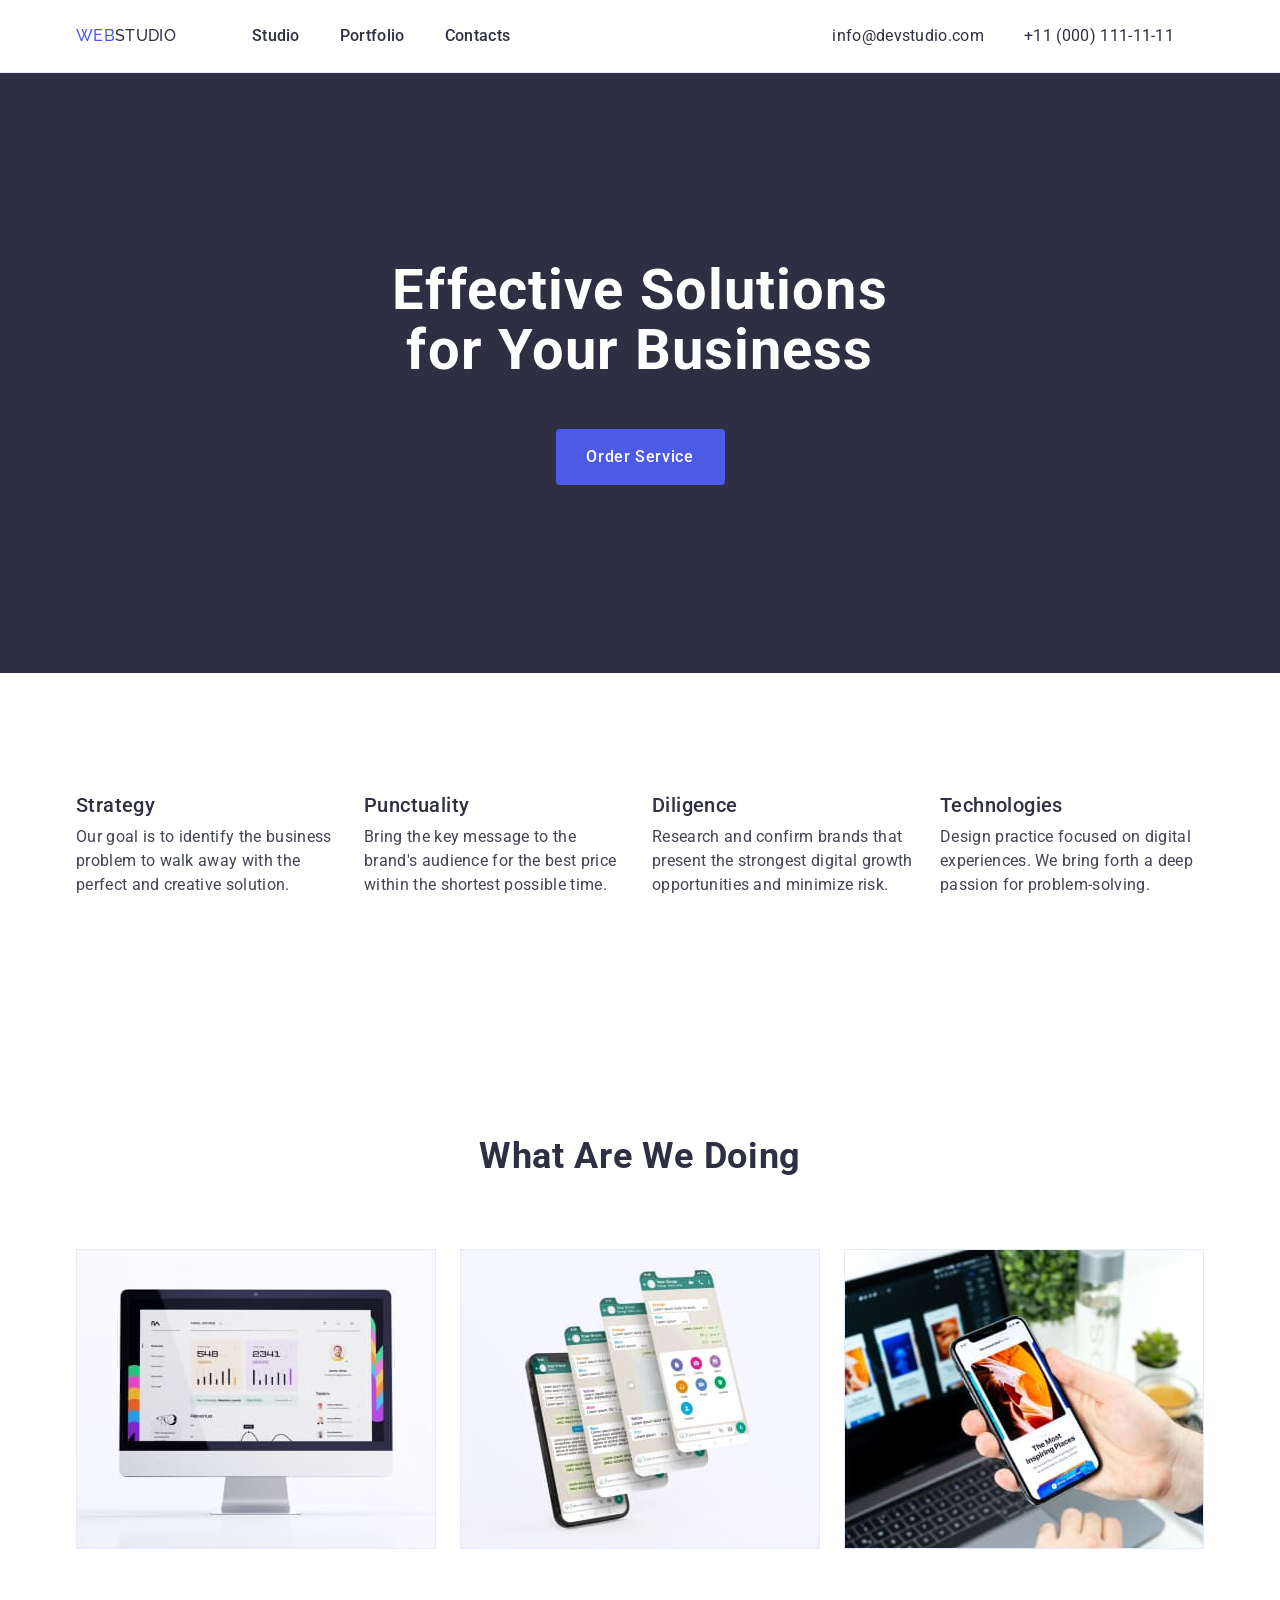
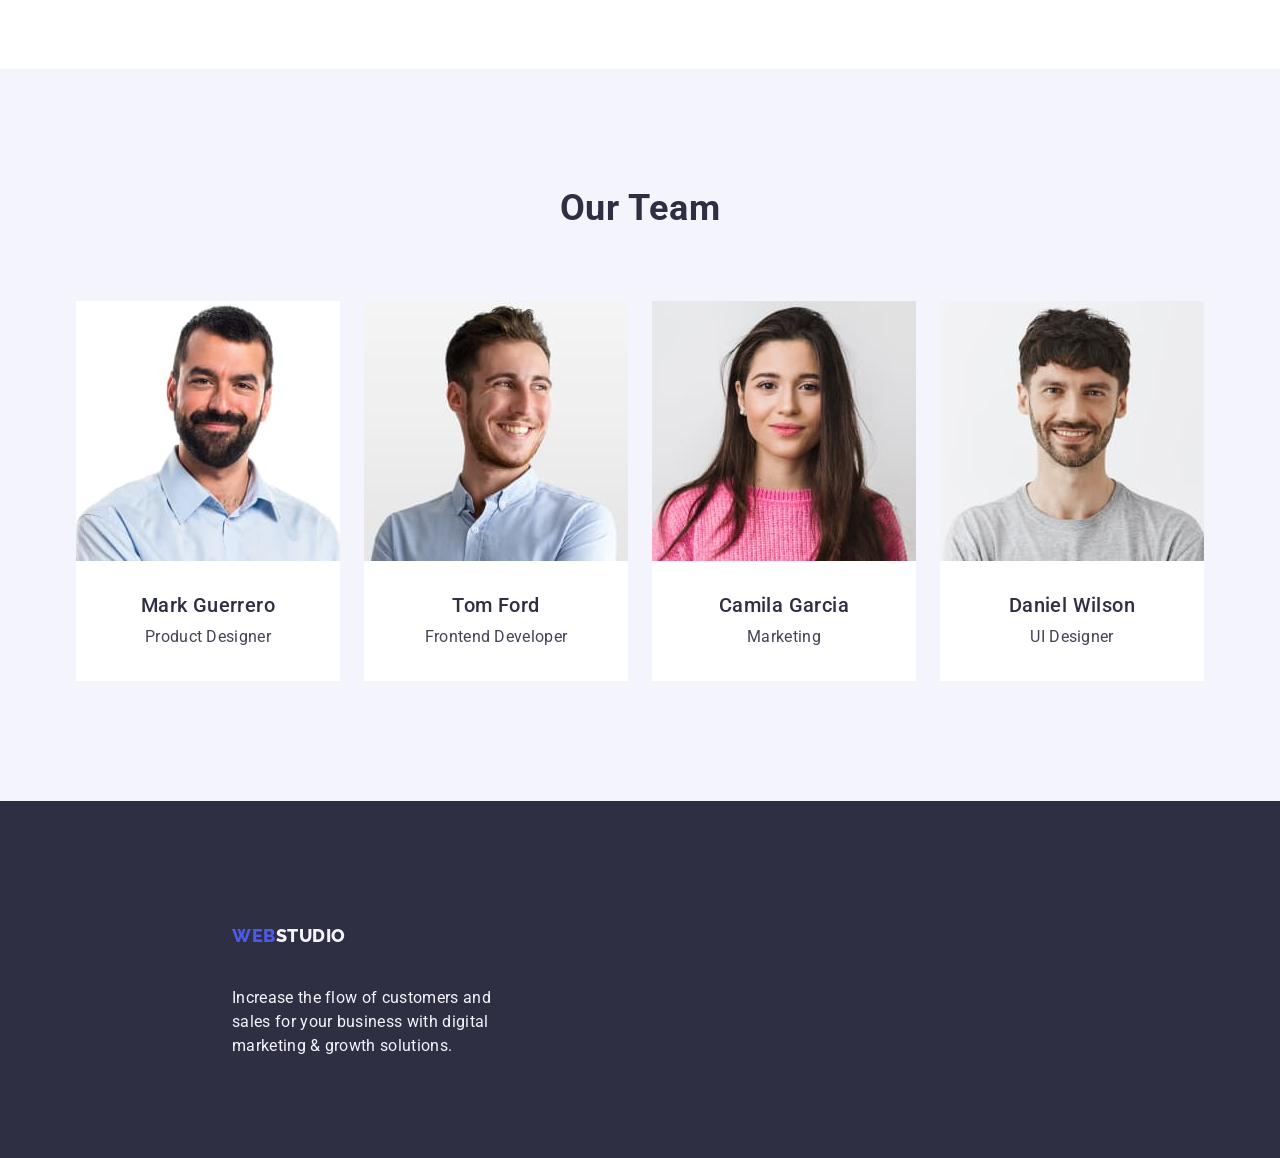
==== index.html @ 6eca2364 "up" ====
<!DOCTYPE html>
<html lang="en">
  <head>
    <meta charset="UTF-8" />
    <meta name="description" content="WebStudio" />
    <link rel="preconnect" href="https://fonts.googleapis.com" />
    <link rel="preconnect" href="https://fonts.gstatic.com" crossorigin />
    <!-- <link
      href="https://fonts.googleapis.com/css2?family=Raleway&amp;family=Roboto&amp;display=swap"
      rel="stylesheet"
    /> -->
    <link rel="preconnect" href="https://fonts.googleapis.com" />
    <link rel="preconnect" href="https://fonts.gstatic.com" crossorigin />
    <link
      href="https://fonts.googleapis.com/css2?family=Raleway:wght@800&family=Roboto:wght@400;500;700&display=swap"
      rel="stylesheet"
    />
    <link
      rel="stylesheet"
      href="https://cdnjs.cloudflare.com/ajax/libs/modern-normalize/2.0.0/modern-normalize.min.css"
      integrity="sha512-4xo8blKMVCiXpTaLzQSLSw3KFOVPWhm/TRtuPVc4WG6kUgjH6J03IBuG7JZPkcWMxJ5huwaBpOpnwYElP/m6wg=="
      crossorigin="anonymous"
      referrerpolicy="no-referrer"
    />
    <link rel="stylesheet" href="./css/style.css" />
    <title>WebStudio</title>
  </head>
  <body>
    <div class="">
      <!-- heder -->
      <header class="header">
        <div class="container top-bar">
          <nav class="navigation">
            <a href="./index.html" class="main-logo color-logo link-nav link"
              >Web<span class="somain-title">Studio</span></a
            >
            <ul class="list menu-nav">
              <li><a href="./index.html" class="link-nav link">Studio</a></li>
              <li>
                <a href="./portfolio.html" class="link-nav link">Portfolio</a>
              </li>
              <li><a href="" class="link-nav link">Contacts</a></li>
            </ul>
          </nav>
          <address class="teg-addres">
            <ul class="list menu-adress">
              <li>
                <a href="mailto:info@devstudio.com" class="addres-list-item link"
                  >info@devstudio.com</a
                >
              </li>
              <li>
                <a href="tel:+110001111111" class="addres-list-item link">+11 (000) 111-11-11</a>
              </li>
            </ul>
          </address>
        </div>
      </header>
      <!-- Main content -->
      <main>
        <!-- first section -->
        <section class="first-section">
          <div class="container">
            <h1 class="first-section-title">
              <span>Effective Solutions</span>
              <span class="span-title-sec-one">for Your Business</span>
            </h1>
            <button type="button" class="butt"><span class="butt-text">Order Service</span></button>
          </div>
        </section>
        <!-- Second section -->
        <section class="section-two">
          <div class="container">
            <h2 class="visually-hidden">Features</h2>
            <ul class="list-sec-two list">
              <li class="item-sec-two">
                <h3 class="list-title">Strategy</h3>
                <p class="second-sec-p">
                  Our goal is to identify the business problem to walk away with the perfect and
                  creative solution.
                </p>
              </li>
              <li class="item-sec-two">
                <h3 class="list-title">Punctuality</h3>
                <p class="second-sec-p">
                  Bring the key message to the brand's audience for the best price within the
                  shortest possible time.
                </p>
              </li>
              <li class="item-sec-two">
                <h3 class="list-title">Diligence</h3>
                <p class="second-sec-p">
                  Research and confirm brands that present the strongest digital growth
                  opportunities and minimize risk.
                </p>
              </li>
              <li class="item-sec-two">
                <h3 class="list-title">Technologies</h3>
                <p class="second-sec-p">
                  Design practice focused on digital experiences. We bring forth a deep passion for
                  problem-solving.
                </p>
              </li>
            </ul>
          </div>
        </section>
        <!-- Third section -->
        <section class="section-thee">
          <div class="container">
            <h2 class="title-sec-third">What are we doing</h2>
            <ul class="list-sec-three list">
              <li class="images-sec-three">
                <img src="./images/example1.jpg" alt="example" width="360" />
              </li>
              <li class="images-sec-three">
                <img src="./images/example2.jpg" alt="example" width="360" />
              </li>
              <li class="images-sec-three">
                <img src="./images/example3.jpg" alt="example" width="360" />
              </li>
            </ul>
          </div>
        </section>
        <!-- Four section -->
        <section class="four-section">
          <div class="container">
            <h2 class="title-sec-four">Our Team</h2>
            <ul class="list list-sec-four">
              <li class="item-sec-four">
                <img
                  class="our-team-img"
                  src="./images/member1.jpg"
                  alt="Mark Guerrero"
                  width="264"
                />
                <div class="name-and-profession">
                  <h3 class="list-members">Mark Guerrero</h3>
                  <p class="proffesion-member">Product Designer</p>
                </div>
              </li>

              <li class="item-sec-four">
                <img class="our-team-img" src="./images/member2.jpg" alt="Tom Ford" width="264" />
                <div class="name-and-profession">
                  <h3 class="list-members">Tom Ford</h3>
                  <p class="proffesion-member">Frontend Developer</p>
                </div>
              </li>
              <li class="item-sec-four">
                <img
                  class="our-team-img"
                  src="./images/member3.jpg"
                  alt="Camila Garcia"
                  width="264"
                />
                <div class="name-and-profession">
                  <h3 class="list-members">Camila Garcia</h3>
                  <p class="proffesion-member">Marketing</p>
                </div>
              </li>
              <li class="item-sec-four">
                <img
                  class="our-team-img"
                  src="./images/member4.jpg"
                  alt="Daniel Wilson"
                  width="264"
                />
                <div class="name-and-profession">
                  <h3 class="list-members">Daniel Wilson</h3>
                  <p class="proffesion-member">UI Designer</p>
                </div>
              </li>
            </ul>
          </div>
        </section>
      </main>
      <!-- Pidval -->
      <footer class="footer">
        <div class="container">
          <a href="./index.html" class="main-logo color-logo foot-logo link"
            >Web<span class="somain-title-footer">Studio</span></a
          >
          <p class="p-footer">
            Increase the flow of customers and sales for your business with digital marketing &
            growth solutions.
          </p>
        </div>
      </footer>
    </div>
  </body>
</html>
---- css/style.css ----
h1,
h2,
h3,
h4,
h5,
h6,
p,
ul {
  all: unset;
}
body {
  font-family: "Roboto", sans-serif;
  color: #434455;
  background-color: #ffffff;
}

img {
  display: block;
}

:root {
  --logo-color: #4d5ae5;
  --addres-link-color: #434455;
  --list-title-color: #2e2f42;
  --title-color: #f4f4fd;
  --color-body: #434455;
  --logo-color: #4d5ae5;
  --list-title-color: #2e2f42;
  --image-title-color: #2e2f42;
  --p-color: #f4f4fd;
}
/* ХЕДЕР */
.main-logo {
  font-family: "Raleway", sans-serif;
  font-weight: 800;
  font-size: 18px;
  line-height: 21px;
  line-height: 1.17;
  letter-spacing: 0.03em;
  text-transform: uppercase;
  color: var(--logo-color);
  margin-right: 76px;
  display: block;
  padding: 24px 0;
}
.header {
  border-bottom: 1px solid #e7e9fc;
}

header div {
  display: flex;
}
.container {
  width: 1158px;
  padding-left: 15px;
  padding-right: 15px;
  margin: 0 auto;
}

.container.header {
  display: flex;
}

.navigation {
  display: flex;
  align-items: center;
  white-space: nowrap;
  margin-right: 322px;
}
.menu-nav {
  display: flex;
  gap: 40px;
}
.teg-addres {
  display: flex;
  /* align-items: center; */
  align-items: center;
  justify-content: flex-end;
}

.menu-nav a {
  padding: 24px 0;
}
.menu-adress {
  display: flex;
  align-items: center;
  /* gap: 40px; */
}
.menu-adress li {
  margin-right: 40px;
}
.menu-adress li:last-child {
  margin-right: 0;
}
.link-nav {
  font-style: normal;
  font-weight: 500;
  font-size: 16px;
  line-height: 24px;
  letter-spacing: 0.02em;
  padding: 24px 0;
}
.link {
  color: #2e2f42;
  text-decoration: none;
}
.somain-title {
  color: var(--list-title-color);
}
.list {
  list-style: none;
}
.nav-list-item {
  font-weight: 500;
  font-size: 16px;
  line-height: 24px;
  letter-spacing: 0.02em;
  color: var(--list-title-color);
}
.nav-list-item:hover,
.nav-list-item:focus {
  color: #404bbf;
}
.link-nav:hover,
.link-nav:focus {
  color: #404bbf;
}
address {
  font-style: normal;
}
.addres-list-item {
  /* white-space: nowrap; */
  font-style: normal;
  font-weight: 400;
  font-size: 16px;
  line-height: 24px;

  letter-spacing: 0.02em;
}
.addres-list-item:hover,
.addres-list-item:focus {
  color: #404bbf;
}

/* ПЕРЩА СЕКЦІЯ */
.first-section {
  padding: 188px 0 188px;
  background: #2e2f42;
}
.first-section-title {
  display: flex;
  flex-direction: column;
  justify-content: center;
  max-width: 496px;
  text-align: center;
  letter-spacing: 0.02em;
  font-style: normal;
  font-weight: 700;
  font-size: 56px;
  line-height: 1.07;
  color: #ffffff;
  margin: auto;
  letter-spacing: 0.02em;
  padding-bottom: 48px;
}

.butt {
  font-family: "Roboto", sans-serif;
  font-style: normal;
  font-weight: 500;
  font-size: 16px;
  line-height: 1.5;
  letter-spacing: 0.04em;
  background-color: #4d5ae5;
  color: #ffffff;
  cursor: pointer;
  display: block;
  min-width: 169px;
  height: 56px;
  border: none;
  background-color: var(--logo-color);
  border-radius: 4px;
  cursor: pointer;
  margin: auto;
}
.button:hover,
.button:focus {
  background-color: #404bbf;
}
.list-title {
  font-style: normal;
  font-weight: 500;
  font-size: 20px;
  line-height: 1.2;
  letter-spacing: 0.02em;
  color: var(--list-title-color);
  margin-bottom: 8px;
}
/* СЕКЦІЯ ДРУГА */
.item-sec-two {
  flex-basis: calc((100% - 72px) / 4);
}
.section-two {
  padding: 120px 0;
}
.list-sec-two {
  display: flex;

  gap: 24px;
}
.second-sec-p {
  font-weight: 400;
  font-size: 16px;
  line-height: 1.5;
  letter-spacing: 0.02em;
  color: var(--addres-link-color);
  min-width: 264px;
  margin-bottom: 8px;
  font-style: normal;
}
.section-thee {
  padding: 120px 0;
}
.visually-hidden {
  position: absolute;
  width: 1px;
  height: 1px;
  margin: -1px;
  border: 0;
  padding: 0;
  white-space: nowrap;
  clip-path: inset(100%);
  clip: rect(0 0 0 0);
  overflow: hidden;
}
.list-title {
  display: block;
  font-weight: 500;
  /* padding: 0px; */
  gap: 8px;
}
/* .list-title .header {
  font-weight: 500;
  font-size: 20px;
  line-height: 24px;
  letter-spacing: 0.02em;
  color: #2e2f42;
} */

/* .list-title .body {
  font-weight: 400;
  font-size: 16px;
  line-height: 24px;
  letter-spacing: 0.02em;
  color: #434455;
} */
/* СЕКЦІЯ ТРИ */
.title-sec-third {
  font-weight: 700;
  font-size: 36px;
  line-height: 1.11;
  text-align: center;
  letter-spacing: 0.02em;
  text-transform: capitalize;
  color: var(--list-title-color);
  margin-bottom: 72px;

  display: block;
  list-style: none;
}
.images-sec-three {
  width: calc((100% - 48px) / 3);
}
.list-sec-three {
  display: flex;
  gap: 24px;
}
/* СЕКЦІЯ ЧОТИРИ */
.four-section {
  background-color: #f4f4fd;
  padding: 120px 0;
}
.title-sec-four {
  font-weight: 700;
  font-size: 36px;
  line-height: 1.11;
  text-align: center;
  letter-spacing: 0.02em;
  text-transform: capitalize;
  color: var(--list-title-color);
  margin-bottom: 72px;
  display: block;
  list-style: none;
}
.list-sec-four {
  display: flex;
  gap: 24px;
}

.item-sec-four {
  flex-basis: calc((1158px - 3 * 24px) / 4);
  border-radius: 0px 0px 4px 4px;
  /* display: flex;
  flex-direction: column; */
  display: block;
  justify-content: center;
  background-color: #f4f4fd;
  align-items: center;
}

.name-and-profession {
  padding: 32px 16px;
  align-items: center;
  background: #ffffff;
}

.list-members {
  display: block;
  align-items: center;
  text-align: center;

  font-weight: 500;
  font-size: 20px;
  line-height: 1.2;
  justify-content: center;
  letter-spacing: 0.02em;
  color: var(--list-title-color);
  margin-bottom: 8px;
}
.our-team-img {
  max-width: 264px;
}
.proffesion-member {
  display: block;
  font-weight: 400;
  font-size: 16px;
  line-height: 1.5;
  text-align: center;
  letter-spacing: 0.02em;
  color: var(--addres-link-color);
}
/* ФУТЕР */
.footer {
  background-color: var(--list-title-color);
  padding-top: 100px;
  padding-bottom: 100px;
}
.foot-logo {
  display: inline-block;
  margin-bottom: 16px;
  padding-left: 156px;
}
.somain-title-footer {
  color: #f4f4fd;
}

.p-footer {
  display: block;
  max-width: 264px;
  font-weight: 400;
  font-size: 16px;
  line-height: 1.5;
  letter-spacing: 0.02em;
  color: var(--title-color);

  padding-left: 156px;
}
/* ПОРТФОЛІО */
.port-first-sec {
  padding: 96px 0 120px 0;
}
.list-menu-port {
  display: flex;
  justify-content: center;
  gap: 24px;
  margin-bottom: 72px;
}
.list-button {
  font-family: "Roboto", sans-serif;
  font-weight: 500;
  font-size: 16px;
  line-height: 1.5;
  letter-spacing: 0.04em;
  color: var(--logo-color);
  background-color: #f4f4fd;
  padding: 12px 24px;
  border: 1px solid #e7e9fc;
  border-radius: 4px;
}
.list-button:hover,
.list-button:focus {
  color: #ffffff;
  background-color: #404bbf;
  cursor: pointer;
  border: 1px solid transparent;
}
.list-port-images {
  display: flex;
  flex-wrap: wrap;
  column-gap: 24px;
  row-gap: 48px;
}
.item-port-images {
  width: calc((100% - 48px) / 3);
}
.container-items-port {
  display: inline-block;
  padding: 32px 16px;
  border: 1px solid #e7e9fc;
  border-top: none;
  width: 360px;
  box-sizing: border-box;
}

.images-title {
  font-weight: 500;
  font-size: 20px;
  line-height: 1.2;
  letter-spacing: 0.02em;
  color: var(--image-title-color);
  gap: 8px;
  margin-bottom: 8px;
}

.images-p {
  display: flex;
  font-weight: 400;
  font-size: 16px;
  line-height: 1.5;
  letter-spacing: 0.02em;
  color: var(--color-body);
  margin-top: 8px;
}
.cont-footer {
  display: flex;
  gap: 24px;
}
.color-logo {
  color: #4d5ae5;
}
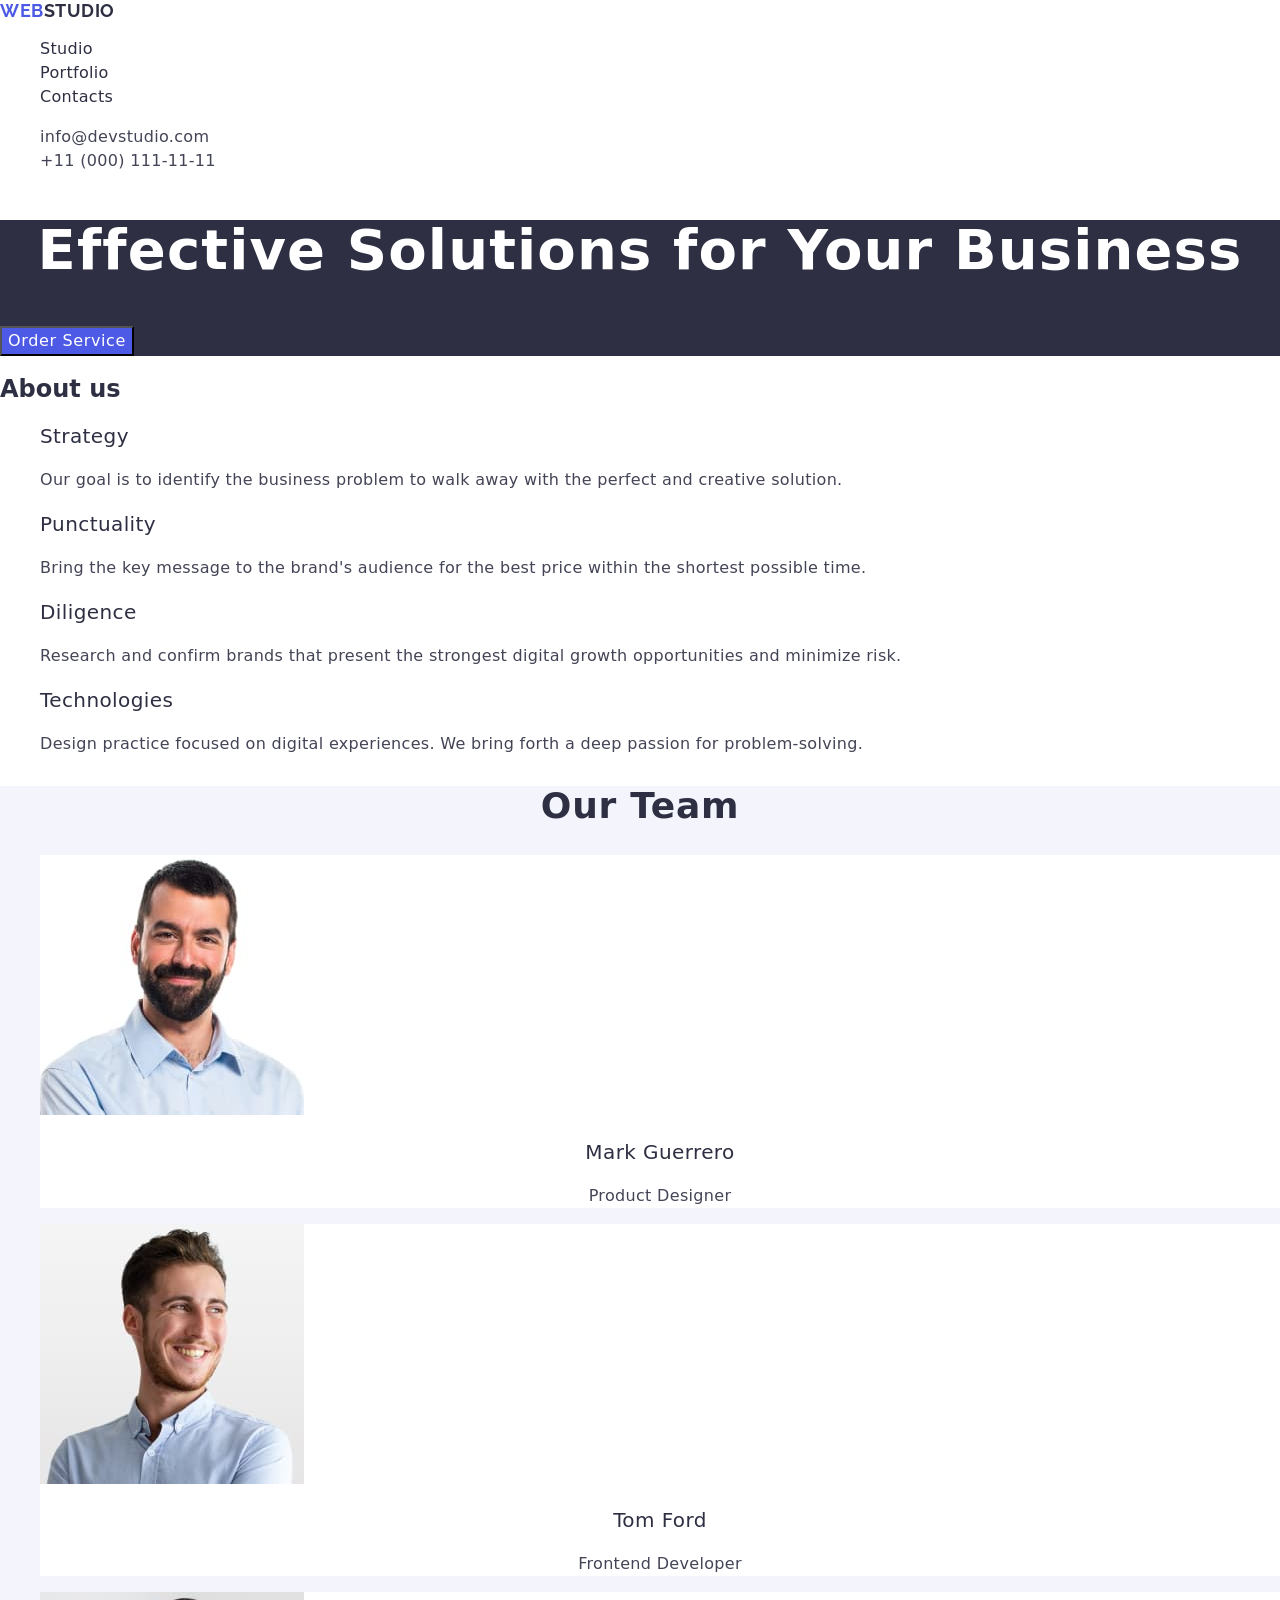
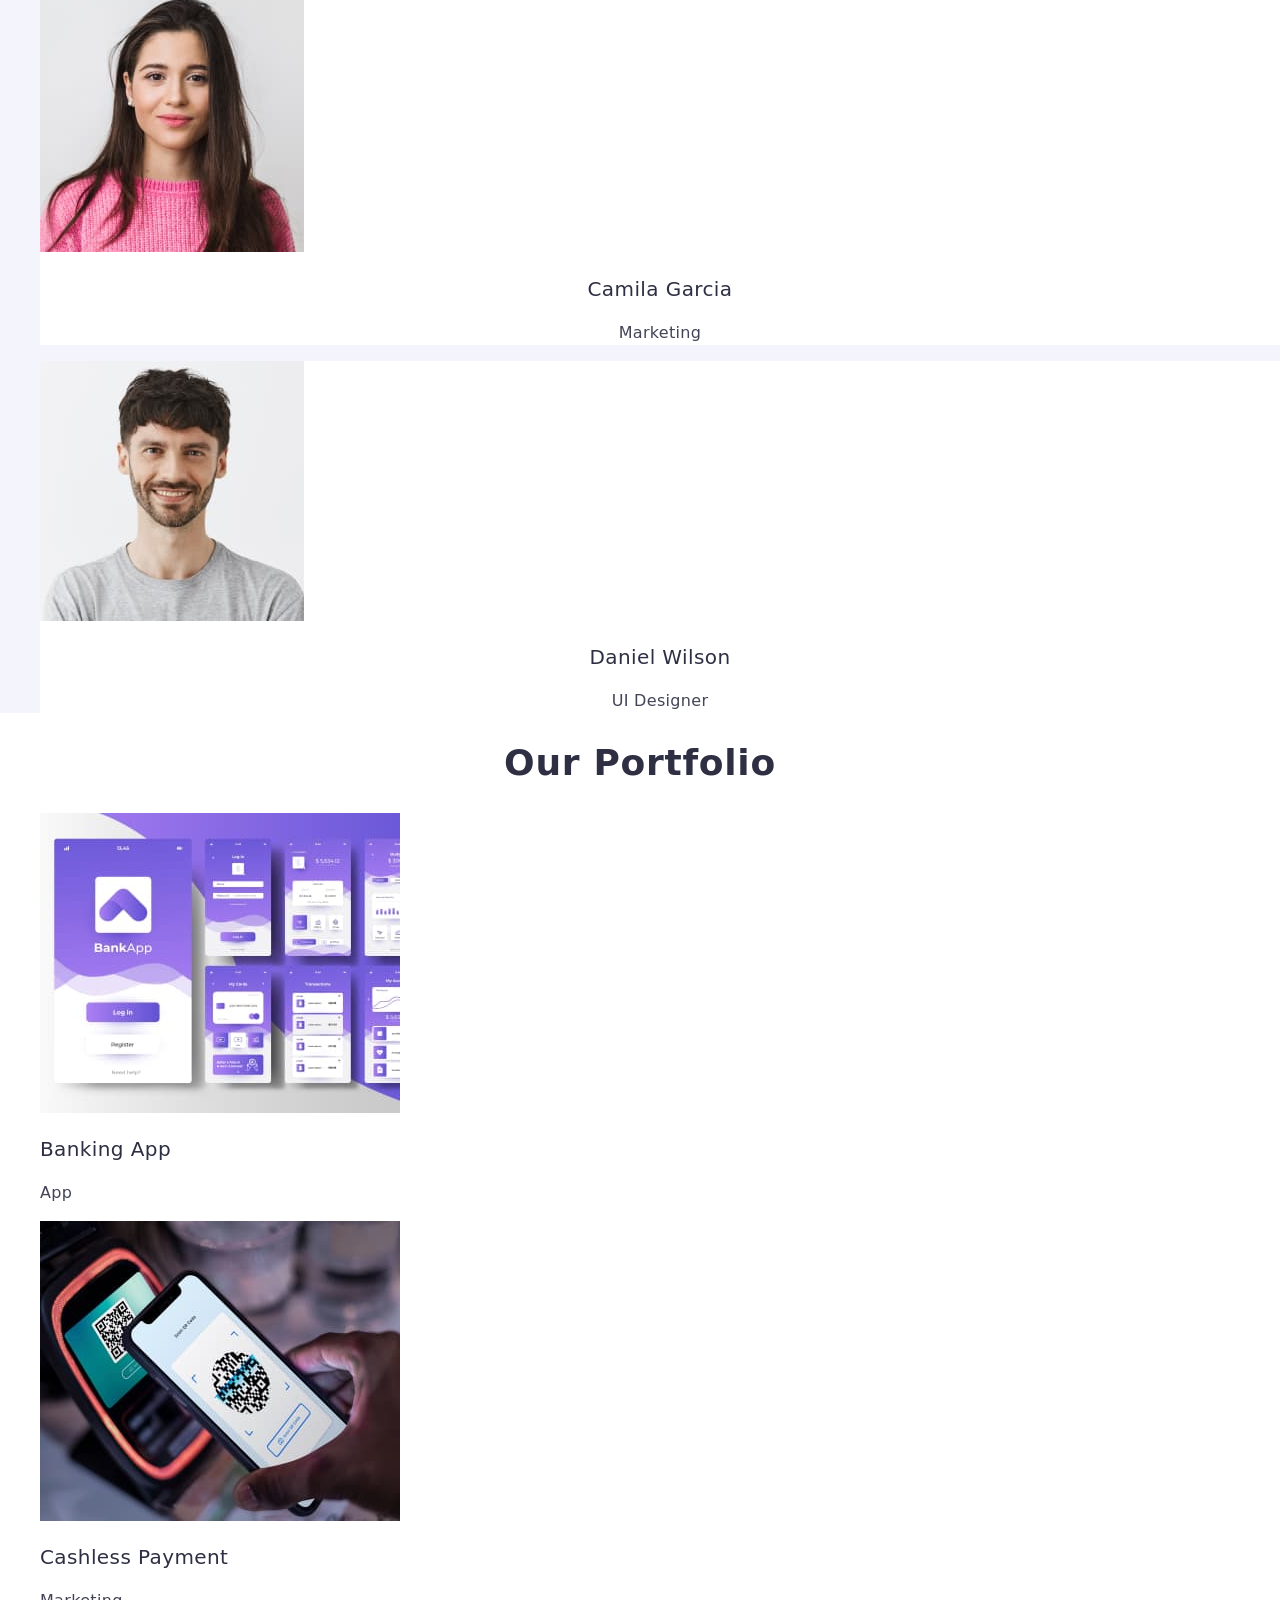
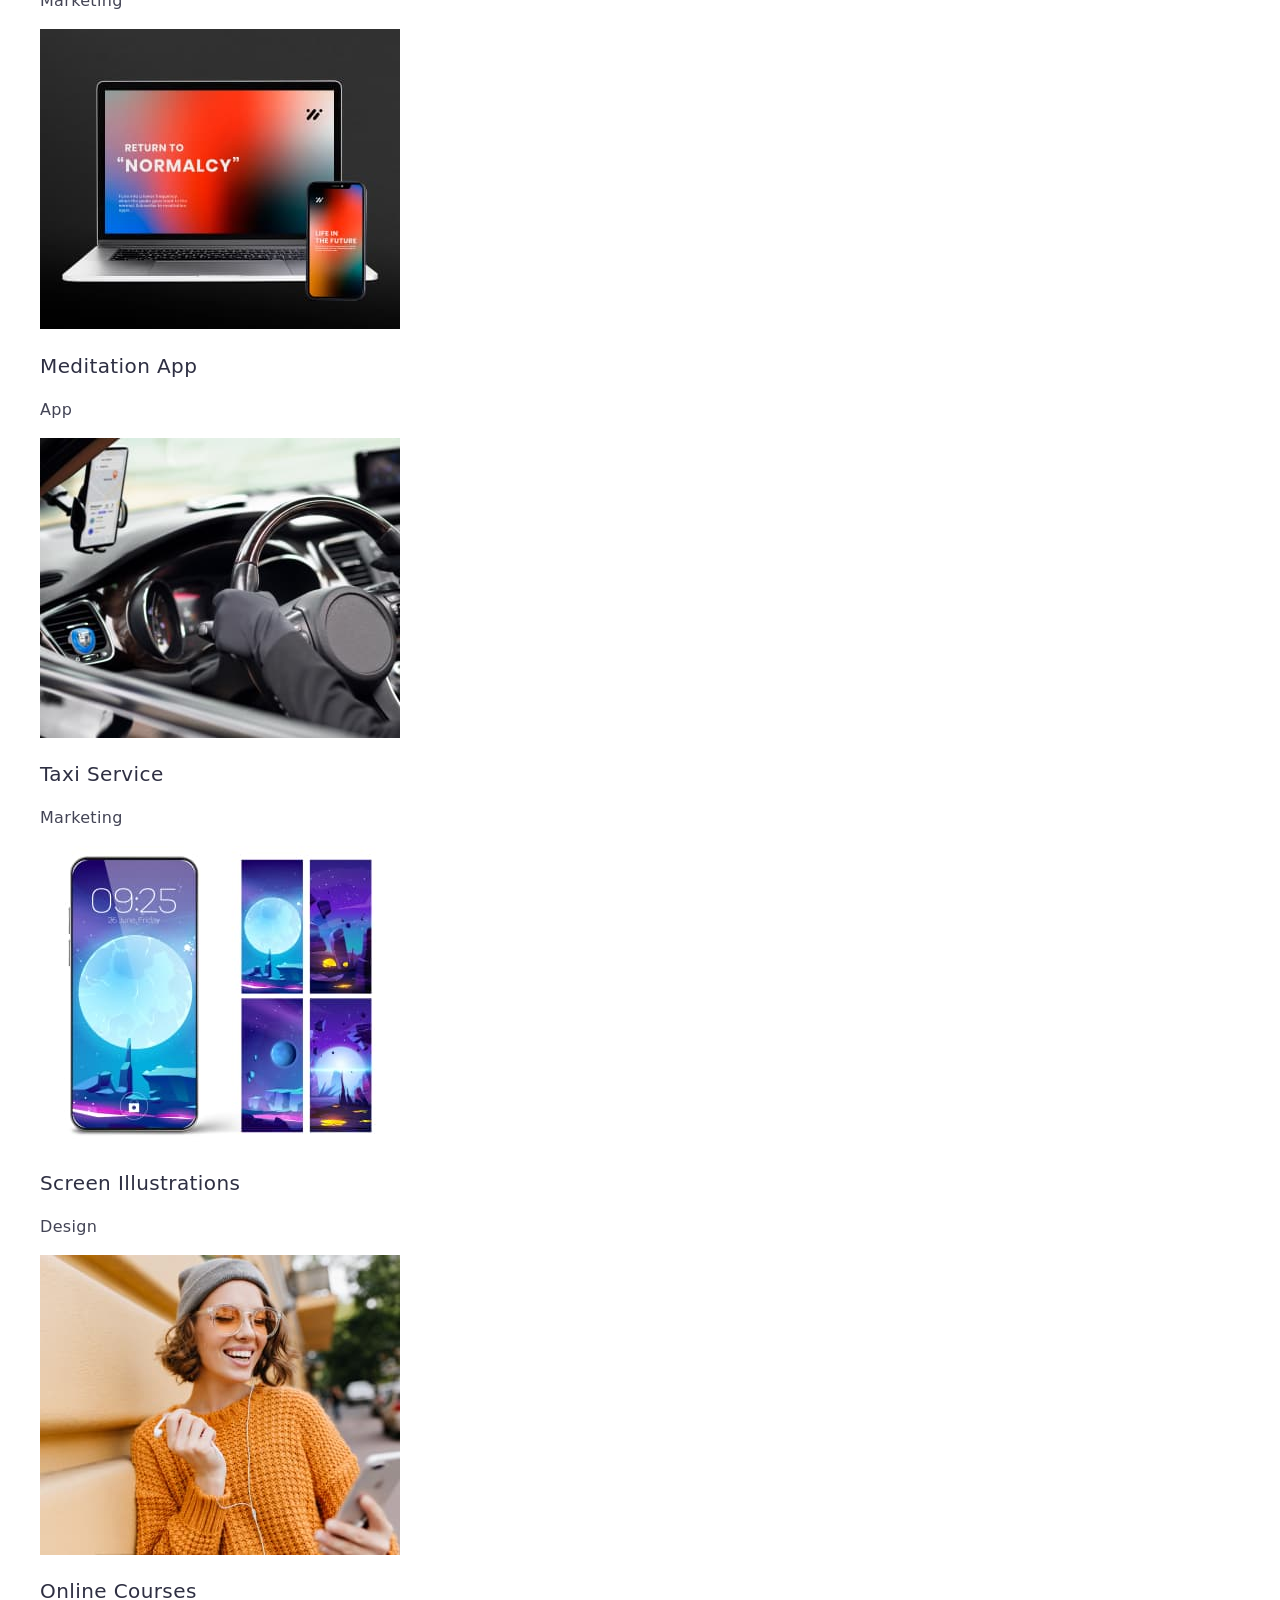
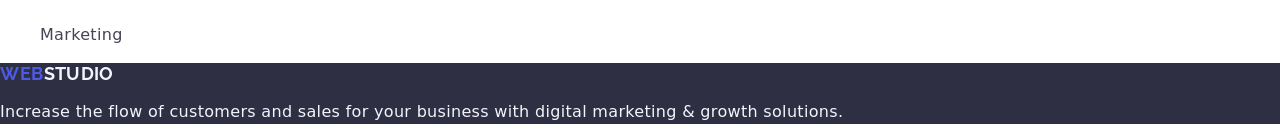
==== commit 85c7ee14: "Initial commit" ====
--- a/index.html
+++ b/index.html
@@ -2,190 +2,173 @@
 <html lang="en">
   <head>
     <meta charset="UTF-8" />
-    <meta name="description" content="WebStudio" />
-    <link rel="preconnect" href="https://fonts.googleapis.com" />
-    <link rel="preconnect" href="https://fonts.gstatic.com" crossorigin />
-    <!-- <link
-      href="https://fonts.googleapis.com/css2?family=Raleway&amp;family=Roboto&amp;display=swap"
+    <meta name="viewport" content="width=device-width, initial-scale=1.0" />
+    <link rel="stylesheet" href="./css/style.css" />
+    <link
       rel="stylesheet"
-    /> -->
+      href="https://cdn.jsdelivr.net/npm/modern-normalize@2.0.0/modern-normalize.min.css"
+    />
     <link rel="preconnect" href="https://fonts.googleapis.com" />
     <link rel="preconnect" href="https://fonts.gstatic.com" crossorigin />
     <link
-      href="https://fonts.googleapis.com/css2?family=Raleway:wght@800&family=Roboto:wght@400;500;700&display=swap"
+      href="https://fonts.googleapis.com/css2?family=Raleway:wght@700&family=Roboto:wght@400;500;700&display=swap"
       rel="stylesheet"
     />
-    <link
-      rel="stylesheet"
-      href="https://cdnjs.cloudflare.com/ajax/libs/modern-normalize/2.0.0/modern-normalize.min.css"
-      integrity="sha512-4xo8blKMVCiXpTaLzQSLSw3KFOVPWhm/TRtuPVc4WG6kUgjH6J03IBuG7JZPkcWMxJ5huwaBpOpnwYElP/m6wg=="
-      crossorigin="anonymous"
-      referrerpolicy="no-referrer"
-    />
-    <link rel="stylesheet" href="./css/style.css" />
-    <title>WebStudio</title>
+
+    <title>Document</title>
   </head>
+
   <body>
-    <div class="">
-      <!-- heder -->
-      <header class="header">
-        <div class="container top-bar">
-          <nav class="navigation">
-            <a href="./index.html" class="main-logo color-logo link-nav link"
-              >Web<span class="somain-title">Studio</span></a
+    <!-- header -->
+    <header>
+      <!-- Navigation -->
+      <nav>
+        <a href="./index.html" class="link logo-web"
+          >Web<span class="logo-studio">Studio</span></a
+        >
+        <ul class="list">
+          <li><a href="./index.html" class="nav-item link">Studio</a></li>
+          <li>
+            <a href="" class="nav-item link">Portfolio</a>
+          </li>
+          <li>
+            <a href="" class="nav-item link">Contacts</a>
+          </li>
+        </ul>
+      </nav>
+      <address class="adress">
+        <ul class="list">
+          <li>
+            <a href="mailto:info@devstudio.com" class="adress-link link"
+              >info@devstudio.com</a
             >
-            <ul class="list menu-nav">
-              <li><a href="./index.html" class="link-nav link">Studio</a></li>
-              <li>
-                <a href="./portfolio.html" class="link-nav link">Portfolio</a>
-              </li>
-              <li><a href="" class="link-nav link">Contacts</a></li>
-            </ul>
-          </nav>
-          <address class="teg-addres">
-            <ul class="list menu-adress">
-              <li>
-                <a href="mailto:info@devstudio.com" class="addres-list-item link"
-                  >info@devstudio.com</a
-                >
-              </li>
-              <li>
-                <a href="tel:+110001111111" class="addres-list-item link">+11 (000) 111-11-11</a>
-              </li>
-            </ul>
-          </address>
-        </div>
-      </header>
-      <!-- Main content -->
-      <main>
-        <!-- first section -->
-        <section class="first-section">
-          <div class="container">
-            <h1 class="first-section-title">
-              <span>Effective Solutions</span>
-              <span class="span-title-sec-one">for Your Business</span>
-            </h1>
-            <button type="button" class="butt"><span class="butt-text">Order Service</span></button>
-          </div>
-        </section>
-        <!-- Second section -->
-        <section class="section-two">
-          <div class="container">
-            <h2 class="visually-hidden">Features</h2>
-            <ul class="list-sec-two list">
-              <li class="item-sec-two">
-                <h3 class="list-title">Strategy</h3>
-                <p class="second-sec-p">
-                  Our goal is to identify the business problem to walk away with the perfect and
-                  creative solution.
-                </p>
-              </li>
-              <li class="item-sec-two">
-                <h3 class="list-title">Punctuality</h3>
-                <p class="second-sec-p">
-                  Bring the key message to the brand's audience for the best price within the
-                  shortest possible time.
-                </p>
-              </li>
-              <li class="item-sec-two">
-                <h3 class="list-title">Diligence</h3>
-                <p class="second-sec-p">
-                  Research and confirm brands that present the strongest digital growth
-                  opportunities and minimize risk.
-                </p>
-              </li>
-              <li class="item-sec-two">
-                <h3 class="list-title">Technologies</h3>
-                <p class="second-sec-p">
-                  Design practice focused on digital experiences. We bring forth a deep passion for
-                  problem-solving.
-                </p>
-              </li>
-            </ul>
-          </div>
-        </section>
-        <!-- Third section -->
-        <section class="section-thee">
-          <div class="container">
-            <h2 class="title-sec-third">What are we doing</h2>
-            <ul class="list-sec-three list">
-              <li class="images-sec-three">
-                <img src="./images/example1.jpg" alt="example" width="360" />
-              </li>
-              <li class="images-sec-three">
-                <img src="./images/example2.jpg" alt="example" width="360" />
-              </li>
-              <li class="images-sec-three">
-                <img src="./images/example3.jpg" alt="example" width="360" />
-              </li>
-            </ul>
-          </div>
-        </section>
-        <!-- Four section -->
-        <section class="four-section">
-          <div class="container">
-            <h2 class="title-sec-four">Our Team</h2>
-            <ul class="list list-sec-four">
-              <li class="item-sec-four">
-                <img
-                  class="our-team-img"
-                  src="./images/member1.jpg"
-                  alt="Mark Guerrero"
-                  width="264"
-                />
-                <div class="name-and-profession">
-                  <h3 class="list-members">Mark Guerrero</h3>
-                  <p class="proffesion-member">Product Designer</p>
-                </div>
-              </li>
-
-              <li class="item-sec-four">
-                <img class="our-team-img" src="./images/member2.jpg" alt="Tom Ford" width="264" />
-                <div class="name-and-profession">
-                  <h3 class="list-members">Tom Ford</h3>
-                  <p class="proffesion-member">Frontend Developer</p>
-                </div>
-              </li>
-              <li class="item-sec-four">
-                <img
-                  class="our-team-img"
-                  src="./images/member3.jpg"
-                  alt="Camila Garcia"
-                  width="264"
-                />
-                <div class="name-and-profession">
-                  <h3 class="list-members">Camila Garcia</h3>
-                  <p class="proffesion-member">Marketing</p>
-                </div>
-              </li>
-              <li class="item-sec-four">
-                <img
-                  class="our-team-img"
-                  src="./images/member4.jpg"
-                  alt="Daniel Wilson"
-                  width="264"
-                />
-                <div class="name-and-profession">
-                  <h3 class="list-members">Daniel Wilson</h3>
-                  <p class="proffesion-member">UI Designer</p>
-                </div>
-              </li>
-            </ul>
-          </div>
-        </section>
-      </main>
-      <!-- Pidval -->
-      <footer class="footer">
-        <div class="container">
-          <a href="./index.html" class="main-logo color-logo foot-logo link"
-            >Web<span class="somain-title-footer">Studio</span></a
-          >
-          <p class="p-footer">
-            Increase the flow of customers and sales for your business with digital marketing &
-            growth solutions.
-          </p>
-        </div>
-      </footer>
-    </div>
+          </li>
+          <li>
+            <a href="tel:+110001111111" class="adress-link link"
+              >+11 (000) 111-11-11</a
+            >
+          </li>
+        </ul>
+      </address>
+    </header>
+    <main>
+      <!-- section 1 -->
+      <section class="section-one">
+        <h1 class="sec-one-h">Effective Solutions for Your Business</h1>
+        <button type="button" class="button-section-one">
+          <span class="text-button-section-one">Order Service</span>
+        </button>
+      </section>
+      <!-- section 2 -->
+      <section>
+        <h2 class="section-two-h-two">About us</h2>
+        <ul class="list">
+          <li>
+            <h3 class="section-two-h-three">Strategy</h3>
+            <p class="section-two-p">
+              Our goal is to identify the business problem to walk away with the
+              perfect and creative solution.
+            </p>
+          </li>
+          <li>
+            <h3 class="section-two-h-three">Punctuality</h3>
+            <p class="section-two-p">
+              Bring the key message to the brand's audience for the best price
+              within the shortest possible time.
+            </p>
+          </li>
+          <li>
+            <h3 class="section-two-h-three">Diligence</h3>
+            <p class="section-two-p">
+              Research and confirm brands that present the strongest digital
+              growth opportunities and minimize risk.
+            </p>
+          </li>
+          <li>
+            <h3 class="section-two-h-three">Technologies</h3>
+            <p class="section-two-p">
+              Design practice focused on digital experiences. We bring forth a
+              deep passion for problem-solving.
+            </p>
+          </li>
+        </ul>
+      </section>
+      <!-- section 3 -->
+      <section class="section-three">
+        <h2 class="section-three-h-two">Our Team</h2>
+        <ul class="list">
+          <li class="section-three-li">
+            <img src="./images/member1.jpg" alt="Mark Guerrero" width="264" />
+            <h3 class="section-three-h-three">Mark Guerrero</h3>
+            <p class="section-three-p">Product Designer</p>
+          </li>
+          <li class="section-three-li">
+            <img src="./images/member2.jpg" alt="Tom Ford" width="264" />
+            <h3 class="section-three-h-three">Tom Ford</h3>
+            <p class="section-three-p">Frontend Developer</p>
+          </li>
+          <li class="section-three-li">
+            <img src="./images/member3.jpg" alt="Camila Garcia" width="264" />
+            <h3 class="section-three-h-three">Camila Garcia</h3>
+            <p class="section-three-p">Marketing</p>
+          </li>
+          <li class="section-three-li">
+            <img src="./images/member4.jpg" alt="Daniel Wilson" width="264" />
+            <h3 class="section-three-h-three">Daniel Wilson</h3>
+            <p class="section-three-p">UI Designer</p>
+          </li>
+        </ul>
+      </section>
+      <!-- section 4 -->
+      <section>
+        <h2 class="section-four-h-two">Our Portfolio</h2>
+        <ul class="list">
+          <li>
+            <img src="./images/img1.jpg" alt="Banking App" width="360" />
+            <h3 class="section-four-h-three">Banking App</h3>
+            <p class="section-four-p">App</p>
+          </li>
+          <li>
+            <img src="./images/img2.jpg" alt="Cashless Payment" width="360" />
+            <h3 class="section-four-h-three">Cashless Payment</h3>
+            <p class="section-four-p">Marketing</p>
+          </li>
+          <li>
+            <img src="./images/img3.jpg" alt="Meditation App" width="360" />
+            <h3 class="section-four-h-three">Meditation App</h3>
+            <p class="section-four-p">App</p>
+          </li>
+          <li>
+            <img src="./images/img4.jpg" alt="Taxi Service" width="360" />
+            <h3 class="section-four-h-three">Taxi Service</h3>
+            <p class="section-four-p">Marketing</p>
+          </li>
+          <li>
+            <img
+              src="./images/img5.jpg"
+              alt="Screen Illustrations"
+              width="360"
+            />
+            <h3 class="section-four-h-three">Screen Illustrations</h3>
+            <p class="section-four-p">Design</p>
+          </li>
+          <li>
+            <img src="./images/img6.jpg" alt="Online Courses" width="360" />
+            <h3 class="section-four-h-three">Online Courses</h3>
+            <p class="section-four-p">Marketing</p>
+          </li>
+        </ul>
+      </section>
+    </main>
+    <!-- footer -->
+    <footer class="foter">
+      <a href="./index.html" class="link logo-web"
+        >Web<span class="logo-studio-foter">Studio</span></a
+      >
+      <p class="foter-text-p">
+        Increase the flow of customers and sales for your business with digital
+        marketing & growth solutions.
+      </p>
+    </footer>
   </body>
 </html>
--- a/css/style.css
+++ b/css/style.css
@@ -1,440 +1,165 @@
-h1,
-h2,
-h3,
-h4,
-h5,
-h6,
-p,
-ul {
-  all: unset;
-}
 body {
-  font-family: "Roboto", sans-serif;
+  font-family: 'Raleway', sans-serif;
+  font-family: 'Roboto', sans-serif;
   color: #434455;
   background-color: #ffffff;
 }
-
-img {
-  display: block;
-}
-
-:root {
-  --logo-color: #4d5ae5;
-  --addres-link-color: #434455;
-  --list-title-color: #2e2f42;
-  --title-color: #f4f4fd;
-  --color-body: #434455;
-  --logo-color: #4d5ae5;
-  --list-title-color: #2e2f42;
-  --image-title-color: #2e2f42;
-  --p-color: #f4f4fd;
-}
-/* ХЕДЕР */
-.main-logo {
-  font-family: "Raleway", sans-serif;
-  font-weight: 800;
-  font-size: 18px;
-  line-height: 21px;
-  line-height: 1.17;
-  letter-spacing: 0.03em;
-  text-transform: uppercase;
-  color: var(--logo-color);
-  margin-right: 76px;
-  display: block;
-  padding: 24px 0;
-}
-.header {
-  border-bottom: 1px solid #e7e9fc;
-}
-
-header div {
-  display: flex;
-}
-.container {
-  width: 1158px;
-  padding-left: 15px;
-  padding-right: 15px;
-  margin: 0 auto;
-}
-
-.container.header {
-  display: flex;
-}
-
-.navigation {
-  display: flex;
-  align-items: center;
-  white-space: nowrap;
-  margin-right: 322px;
-}
-.menu-nav {
-  display: flex;
-  gap: 40px;
-}
-.teg-addres {
-  display: flex;
-  /* align-items: center; */
-  align-items: center;
-  justify-content: flex-end;
-}
-
-.menu-nav a {
-  padding: 24px 0;
-}
-.menu-adress {
-  display: flex;
-  align-items: center;
-  /* gap: 40px; */
-}
-.menu-adress li {
-  margin-right: 40px;
-}
-.menu-adress li:last-child {
-  margin-right: 0;
-}
-.link-nav {
-  font-style: normal;
-  font-weight: 500;
-  font-size: 16px;
-  line-height: 24px;
-  letter-spacing: 0.02em;
-  padding: 24px 0;
-}
 .link {
-  color: #2e2f42;
   text-decoration: none;
-}
-.somain-title {
-  color: var(--list-title-color);
 }
 .list {
   list-style: none;
 }
-.nav-list-item {
+.logo-web {
+  font-family: 'Raleway', sans-serif;
+  font-weight: 700;
+  font-size: 18px;
+  line-height: 1.17;
+  letter-spacing: 0.03em;
+  text-transform: uppercase;
+  color: #4d5ae5;
+}
+.logo-studio {
+  font-family: 'Raleway', sans-serif;
+  font-weight: 700;
+  font-size: 18px;
+  line-height: 1.17;
+  letter-spacing: 0.03em;
+  text-transform: uppercase;
+  color: #2e2f42;
+}
+.nav-item {
   font-weight: 500;
   font-size: 16px;
-  line-height: 24px;
+  line-height: 1.5;
   letter-spacing: 0.02em;
-  color: var(--list-title-color);
+  color: #2e2f42;
 }
-.nav-list-item:hover,
-.nav-list-item:focus {
+.nav-item:hover,
+.nav-item:focus {
   color: #404bbf;
 }
-.link-nav:hover,
-.link-nav:focus {
+.adress {
+  font-style: normal;
+}
+.adress-link {
+  font-style: normal;
+  font-size: 16px;
+  line-height: 1.5;
+  letter-spacing: 0.02em;
+  color: #434455;
+}
+.adress-link:hover,
+.adress-link:focus {
   color: #404bbf;
 }
-address {
-  font-style: normal;
+.section-one {
+  background-color: #2e2f42;
 }
-.addres-list-item {
-  /* white-space: nowrap; */
-  font-style: normal;
-  font-weight: 400;
-  font-size: 16px;
-  line-height: 24px;
-
-  letter-spacing: 0.02em;
-}
-.addres-list-item:hover,
-.addres-list-item:focus {
-  color: #404bbf;
-}
-
-/* ПЕРЩА СЕКЦІЯ */
-.first-section {
-  padding: 188px 0 188px;
-  background: #2e2f42;
-}
-.first-section-title {
-  display: flex;
-  flex-direction: column;
-  justify-content: center;
-  max-width: 496px;
-  text-align: center;
-  letter-spacing: 0.02em;
-  font-style: normal;
+.sec-one-h {
   font-weight: 700;
   font-size: 56px;
   line-height: 1.07;
+  letter-spacing: 0.02em;
+  text-align: center;
   color: #ffffff;
-  margin: auto;
-  letter-spacing: 0.02em;
-  padding-bottom: 48px;
 }
-
-.butt {
-  font-family: "Roboto", sans-serif;
-  font-style: normal;
+.button-section-one {
+  cursor: pointer;
   font-weight: 500;
   font-size: 16px;
   line-height: 1.5;
   letter-spacing: 0.04em;
   background-color: #4d5ae5;
   color: #ffffff;
-  cursor: pointer;
-  display: block;
-  min-width: 169px;
-  height: 56px;
-  border: none;
-  background-color: var(--logo-color);
-  border-radius: 4px;
-  cursor: pointer;
-  margin: auto;
 }
-.button:hover,
-.button:focus {
+.button-section-one:hover,
+.button-section-one:focus {
   background-color: #404bbf;
 }
-.list-title {
-  font-style: normal;
+.section-two-h-two {
+  color: #2e2f42;
+}
+.section-two-h-three {
   font-weight: 500;
   font-size: 20px;
   line-height: 1.2;
   letter-spacing: 0.02em;
-  color: var(--list-title-color);
-  margin-bottom: 8px;
+  color: #2e2f42;
 }
-/* СЕКЦІЯ ДРУГА */
-.item-sec-two {
-  flex-basis: calc((100% - 72px) / 4);
+.section-two-p {
+  font-size: 16px;
+  line-height: 1.5;
+  letter-spacing: 0.02em;
 }
-.section-two {
-  padding: 120px 0;
+.section-three {
+  background-color: #f4f4fd;
 }
-.list-sec-two {
-  display: flex;
-
-  gap: 24px;
+.section-three-h-two {
+  font-weight: 700;
+  font-size: 36px;
+  line-height: 1.11;
+  letter-spacing: 0.02em;
+  text-align: center;
+  color: #2e2f42;
+  text-transform: capitalize;
 }
-.second-sec-p {
+.section-three-li {
+  background-color: #ffffff;
+}
+.section-three-h-three {
+  font-weight: 500;
+  font-size: 20px;
+  line-height: 1.2;
+  letter-spacing: 0.02em;
+  text-align: center;
+  color: #2e2f42;
+}
+.section-three-p {
   font-weight: 400;
   font-size: 16px;
   line-height: 1.5;
   letter-spacing: 0.02em;
-  color: var(--addres-link-color);
-  min-width: 264px;
-  margin-bottom: 8px;
-  font-style: normal;
+  text-align: center;
+  color: #434455;
 }
-.section-thee {
-  padding: 120px 0;
-}
-.visually-hidden {
-  position: absolute;
-  width: 1px;
-  height: 1px;
-  margin: -1px;
-  border: 0;
-  padding: 0;
-  white-space: nowrap;
-  clip-path: inset(100%);
-  clip: rect(0 0 0 0);
-  overflow: hidden;
-}
-.list-title {
-  display: block;
-  font-weight: 500;
-  /* padding: 0px; */
-  gap: 8px;
-}
-/* .list-title .header {
-  font-weight: 500;
-  font-size: 20px;
-  line-height: 24px;
-  letter-spacing: 0.02em;
-  color: #2e2f42;
-} */
-
-/* .list-title .body {
-  font-weight: 400;
-  font-size: 16px;
-  line-height: 24px;
-  letter-spacing: 0.02em;
-  color: #434455;
-} */
-/* СЕКЦІЯ ТРИ */
-.title-sec-third {
+.section-four-h-two {
   font-weight: 700;
   font-size: 36px;
   line-height: 1.11;
+  letter-spacing: 0.02em;
   text-align: center;
-  letter-spacing: 0.02em;
+  color: #2e2f42;
   text-transform: capitalize;
-  color: var(--list-title-color);
-  margin-bottom: 72px;
-
-  display: block;
-  list-style: none;
 }
-.images-sec-three {
-  width: calc((100% - 48px) / 3);
-}
-.list-sec-three {
-  display: flex;
-  gap: 24px;
-}
-/* СЕКЦІЯ ЧОТИРИ */
-.four-section {
-  background-color: #f4f4fd;
-  padding: 120px 0;
-}
-.title-sec-four {
-  font-weight: 700;
-  font-size: 36px;
-  line-height: 1.11;
-  text-align: center;
-  letter-spacing: 0.02em;
-  text-transform: capitalize;
-  color: var(--list-title-color);
-  margin-bottom: 72px;
-  display: block;
-  list-style: none;
-}
-.list-sec-four {
-  display: flex;
-  gap: 24px;
-}
-
-.item-sec-four {
-  flex-basis: calc((1158px - 3 * 24px) / 4);
-  border-radius: 0px 0px 4px 4px;
-  /* display: flex;
-  flex-direction: column; */
-  display: block;
-  justify-content: center;
-  background-color: #f4f4fd;
-  align-items: center;
-}
-
-.name-and-profession {
-  padding: 32px 16px;
-  align-items: center;
-  background: #ffffff;
-}
-
-.list-members {
-  display: block;
-  align-items: center;
-  text-align: center;
-
-  font-weight: 500;
-  font-size: 20px;
-  line-height: 1.2;
-  justify-content: center;
-  letter-spacing: 0.02em;
-  color: var(--list-title-color);
-  margin-bottom: 8px;
-}
-.our-team-img {
-  max-width: 264px;
-}
-.proffesion-member {
-  display: block;
-  font-weight: 400;
-  font-size: 16px;
-  line-height: 1.5;
-  text-align: center;
-  letter-spacing: 0.02em;
-  color: var(--addres-link-color);
-}
-/* ФУТЕР */
-.footer {
-  background-color: var(--list-title-color);
-  padding-top: 100px;
-  padding-bottom: 100px;
-}
-.foot-logo {
-  display: inline-block;
-  margin-bottom: 16px;
-  padding-left: 156px;
-}
-.somain-title-footer {
-  color: #f4f4fd;
-}
-
-.p-footer {
-  display: block;
-  max-width: 264px;
-  font-weight: 400;
-  font-size: 16px;
-  line-height: 1.5;
-  letter-spacing: 0.02em;
-  color: var(--title-color);
-
-  padding-left: 156px;
-}
-/* ПОРТФОЛІО */
-.port-first-sec {
-  padding: 96px 0 120px 0;
-}
-.list-menu-port {
-  display: flex;
-  justify-content: center;
-  gap: 24px;
-  margin-bottom: 72px;
-}
-.list-button {
-  font-family: "Roboto", sans-serif;
-  font-weight: 500;
-  font-size: 16px;
-  line-height: 1.5;
-  letter-spacing: 0.04em;
-  color: var(--logo-color);
-  background-color: #f4f4fd;
-  padding: 12px 24px;
-  border: 1px solid #e7e9fc;
-  border-radius: 4px;
-}
-.list-button:hover,
-.list-button:focus {
-  color: #ffffff;
-  background-color: #404bbf;
-  cursor: pointer;
-  border: 1px solid transparent;
-}
-.list-port-images {
-  display: flex;
-  flex-wrap: wrap;
-  column-gap: 24px;
-  row-gap: 48px;
-}
-.item-port-images {
-  width: calc((100% - 48px) / 3);
-}
-.container-items-port {
-  display: inline-block;
-  padding: 32px 16px;
-  border: 1px solid #e7e9fc;
-  border-top: none;
-  width: 360px;
-  box-sizing: border-box;
-}
-
-.images-title {
+.section-four-h-three {
   font-weight: 500;
   font-size: 20px;
   line-height: 1.2;
   letter-spacing: 0.02em;
-  color: var(--image-title-color);
-  gap: 8px;
-  margin-bottom: 8px;
+  color: #2e2f42;
 }
-
-.images-p {
-  display: flex;
-  font-weight: 400;
+.section-four-p {
   font-size: 16px;
   line-height: 1.5;
   letter-spacing: 0.02em;
-  color: var(--color-body);
-  margin-top: 8px;
+  color: #434455;
 }
-.cont-footer {
-  display: flex;
-  gap: 24px;
+.foter {
+  background-color: #2e2f42;
 }
-.color-logo {
-  color: #4d5ae5;
+.logo-studio-foter {
+  font-family: 'Raleway', sans-serif;
+  font-weight: 700;
+  font-size: 18px;
+  line-height: 1.17;
+  letter-spacing: 0.02em;
+  text-transform: uppercase;
+  color: #f4f4fd;
 }
+.foter-text-p {
+  font-size: 16px;
+  line-height: 1.5;
+  letter-spacing: 0.02em;
+  color: #f4f4fd;
+}
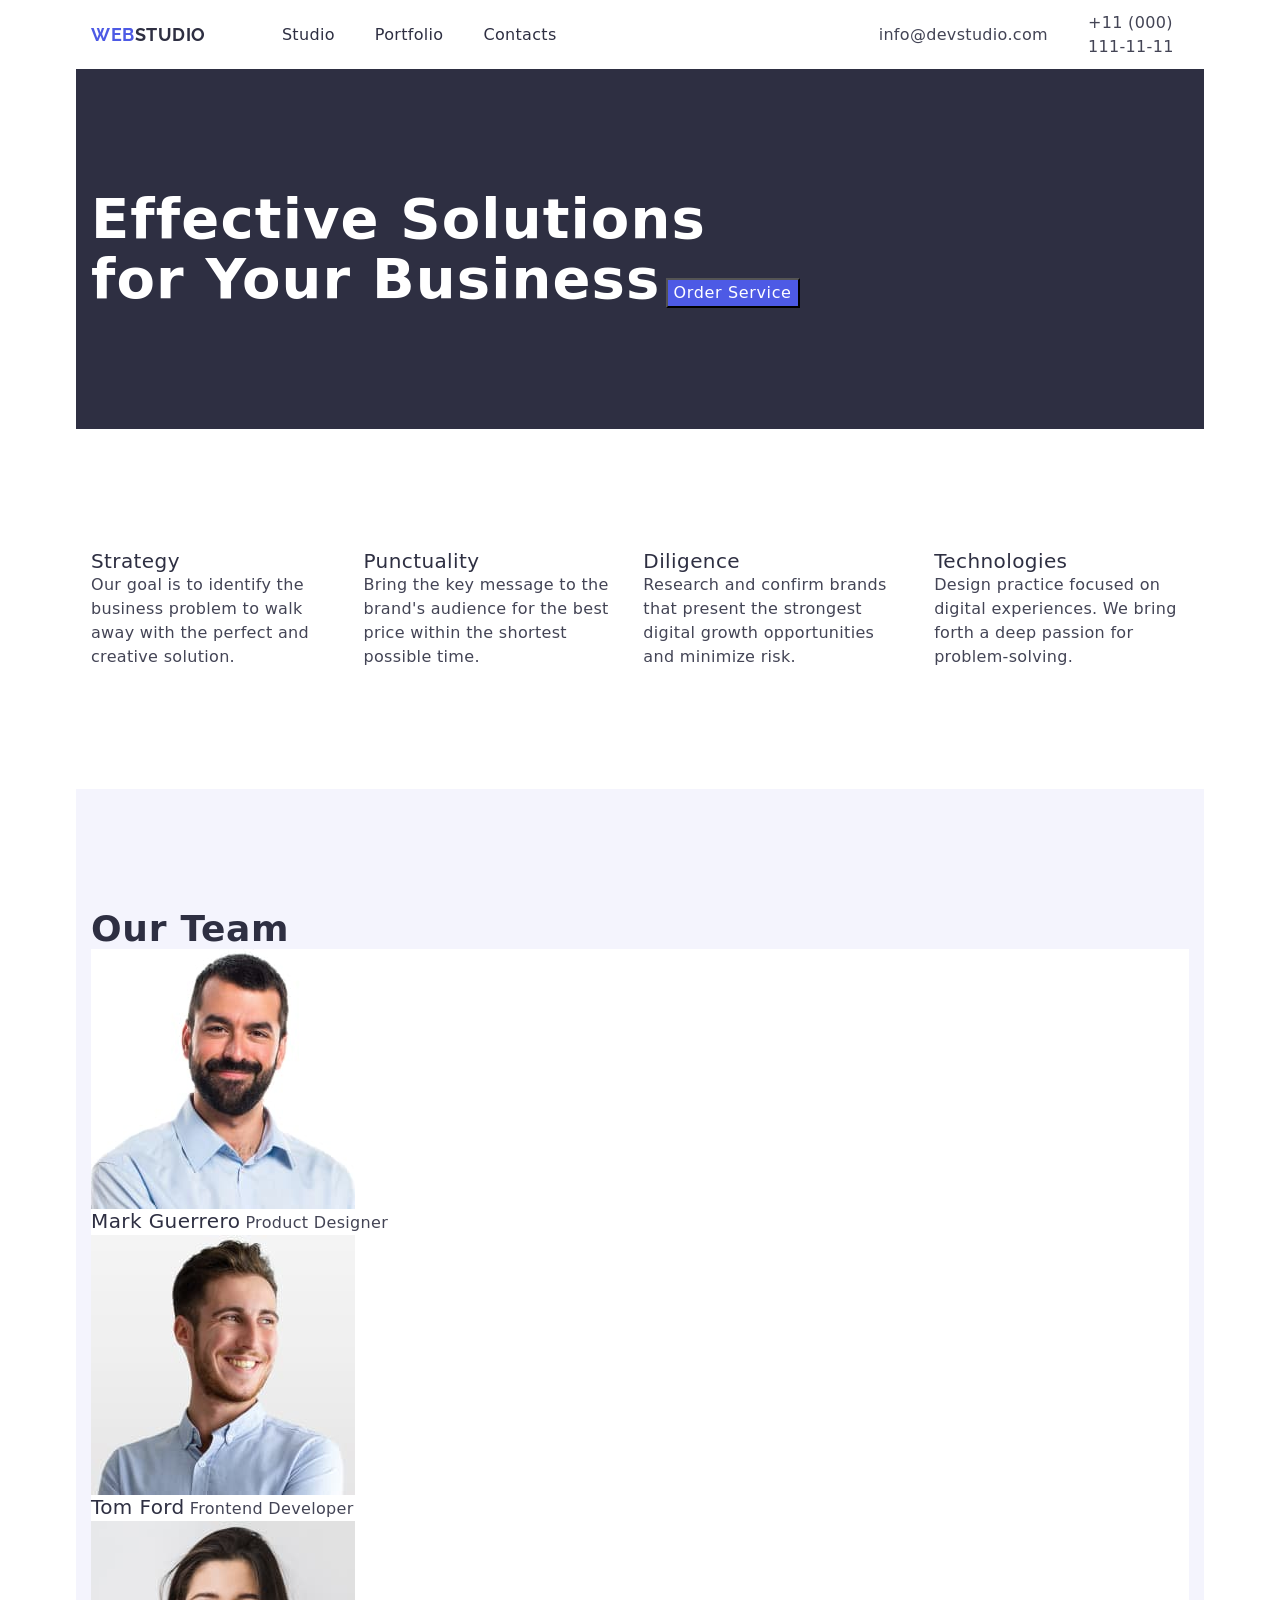
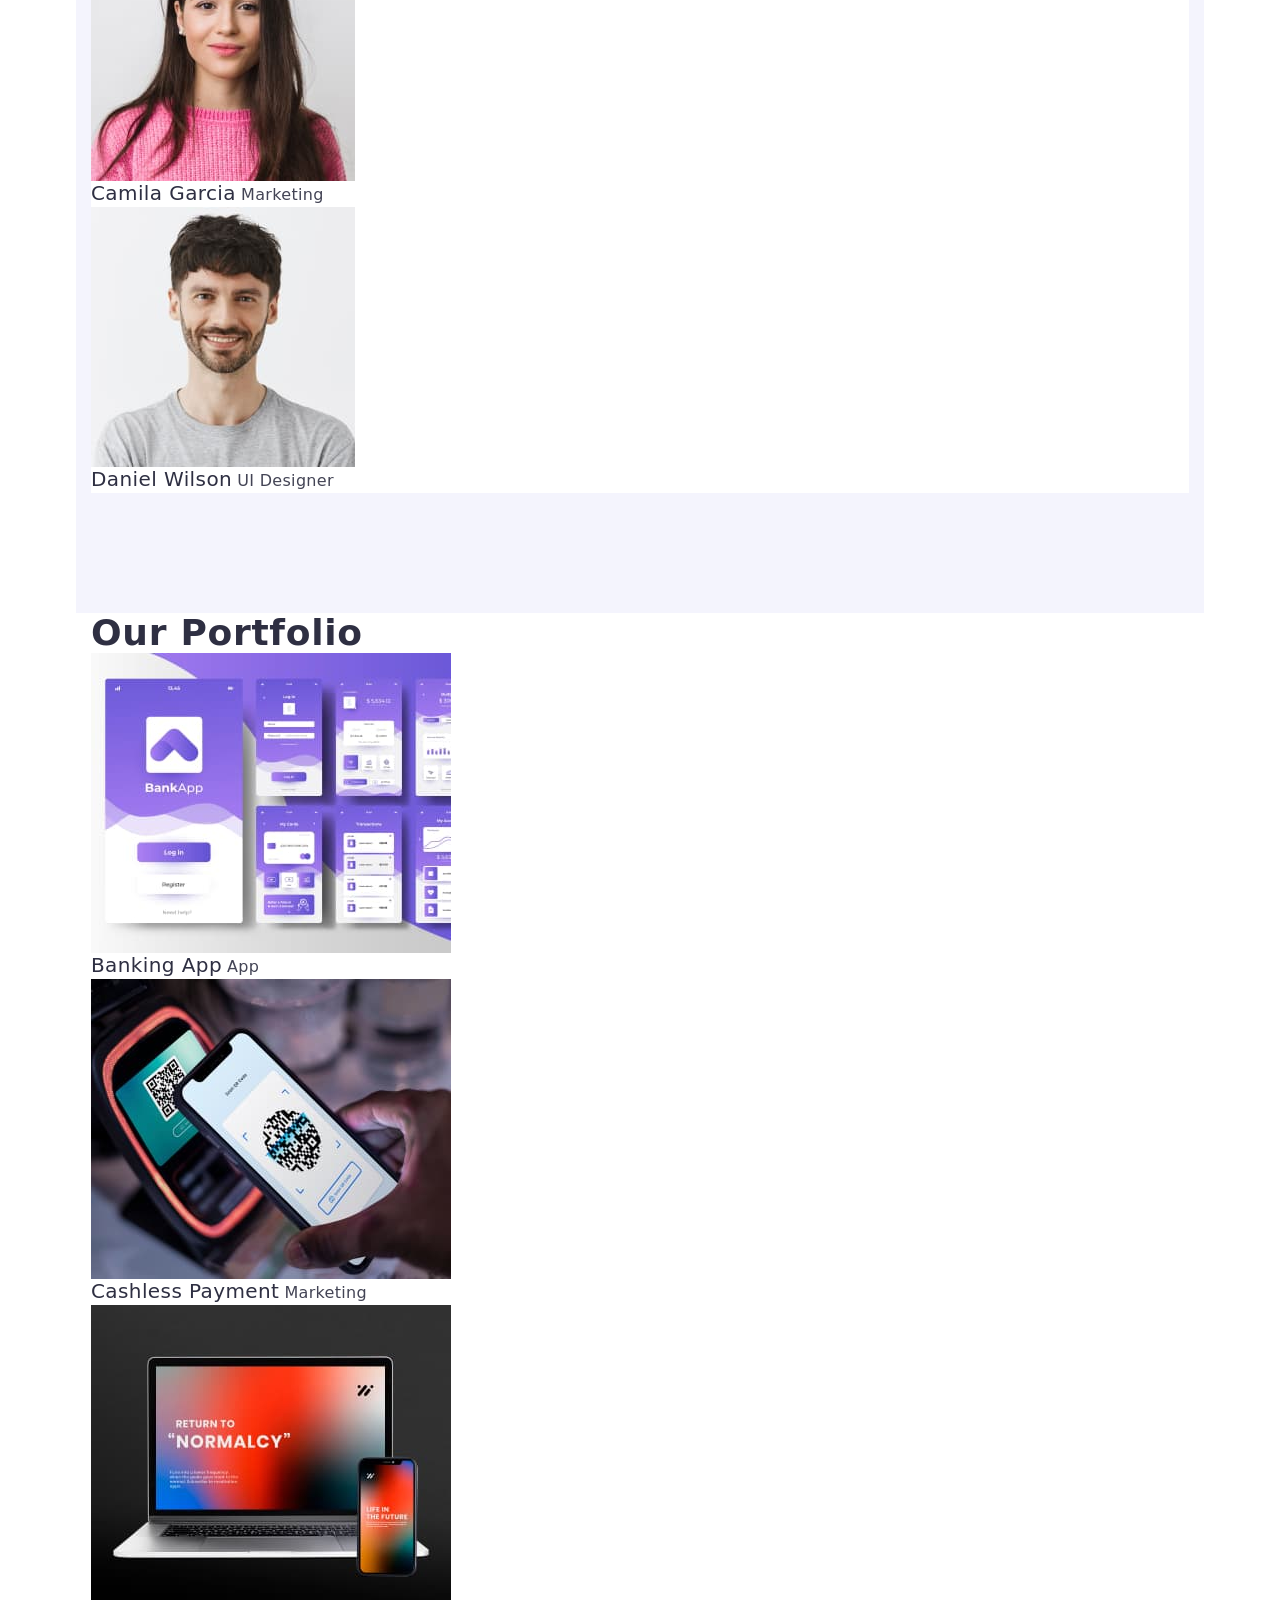
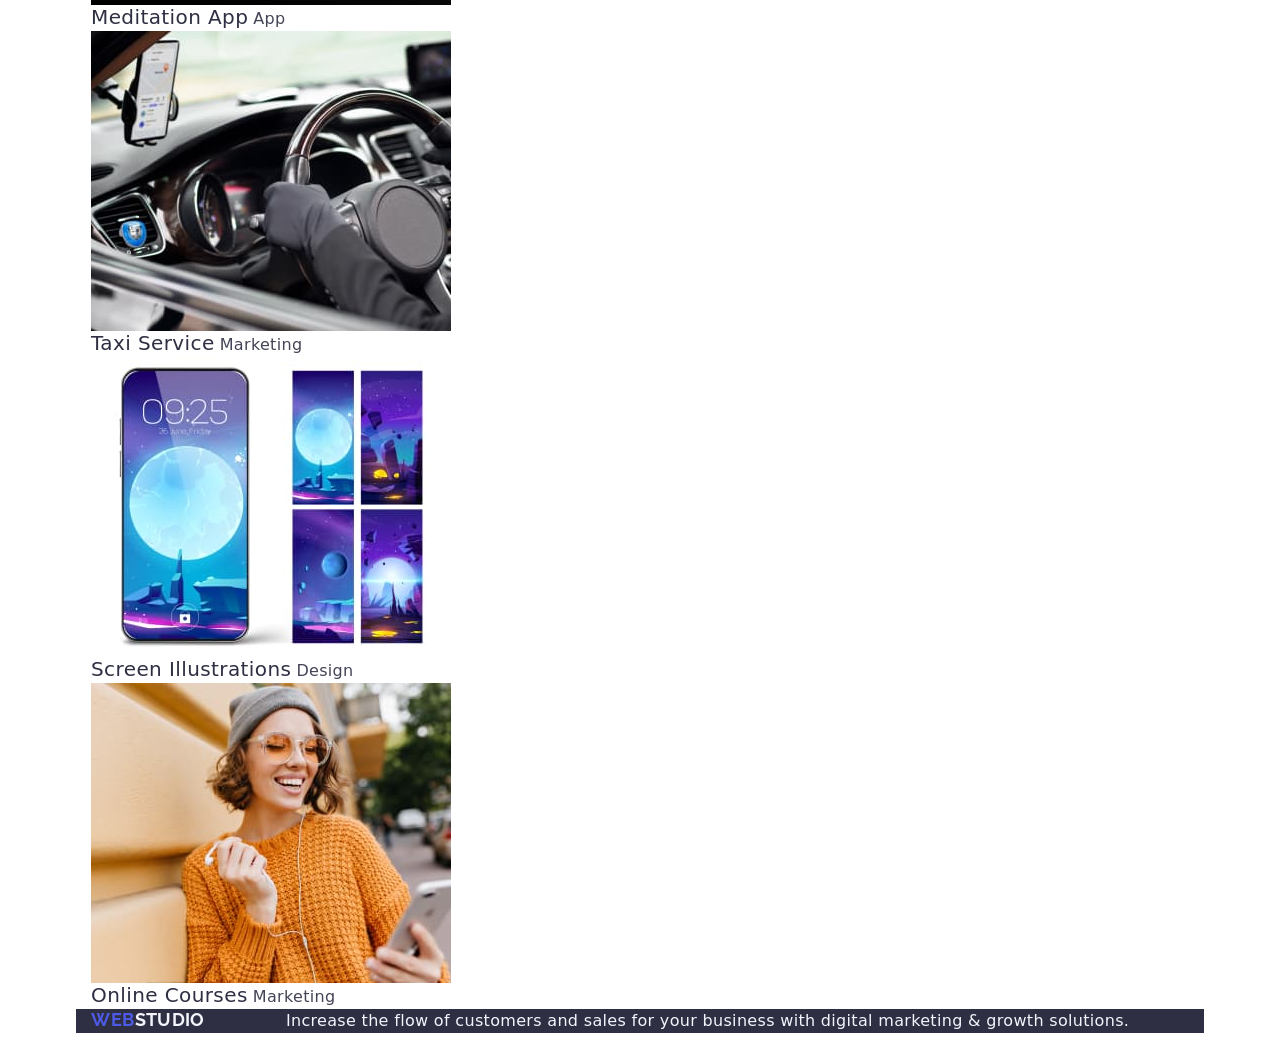
==== commit 47fbc792: "homework" ====
--- a/index.html
+++ b/index.html
@@ -19,156 +19,170 @@
   </head>
 
   <body>
+    <div class="container">
     <!-- header -->
-    <header>
-      <!-- Navigation -->
-      <nav>
-        <a href="./index.html" class="link logo-web"
-          >Web<span class="logo-studio">Studio</span></a
-        >
-        <ul class="list">
-          <li><a href="./index.html" class="nav-item link">Studio</a></li>
-          <li>
-            <a href="" class="nav-item link">Portfolio</a>
-          </li>
-          <li>
-            <a href="" class="nav-item link">Contacts</a>
-          </li>
-        </ul>
-      </nav>
-      <address class="adress">
-        <ul class="list">
-          <li>
-            <a href="mailto:info@devstudio.com" class="adress-link link"
-              >info@devstudio.com</a
-            >
-          </li>
-          <li>
-            <a href="tel:+110001111111" class="adress-link link"
-              >+11 (000) 111-11-11</a
-            >
-          </li>
-        </ul>
-      </address>
+    <header class="header">
+      <div class="container header-container">
+        <!-- Navigation -->
+        <nav class="navigation">
+          <a href="./index.html" class="link logo-web"
+            >Web<span class="logo-studio">Studio</span></a
+          >
+          <ul class="list  nav-list">
+            <li><a href="./index.html" class="nav-item link">Studio</a></li>
+            <li>
+              <a href="" class="nav-item link">Portfolio</a>
+            </li>
+            <li>
+              <a href="" class="nav-item link">Contacts</a>
+            </li>
+          </ul>
+        </nav>
+        <address class="adress">
+          <ul class="list adress-list">
+            <li>
+              <a href="mailto:info@devstudio.com" class="adress-link link"
+                >info@devstudio.com</a
+              >
+            </li>
+            <li>
+              <a href="tel:+110001111111" class="adress-link link"
+                >+11 (000) 111-11-11</a
+              >
+            </li>
+          </ul>
+        </address>
+      </div>
     </header>
     <main>
       <!-- section 1 -->
-      <section class="section-one">
-        <h1 class="sec-one-h">Effective Solutions for Your Business</h1>
-        <button type="button" class="button-section-one">
-          <span class="text-button-section-one">Order Service</span>
-        </button>
+      <section class="section-one section">
+        <div class="container">
+          <h1 class="sec-one-h">Effective Solutions <br>for Your Business</h1>
+          <button type="button" class="button-section-one">
+            <span class="text-button-section-one">Order Service</span>
+          </button>
+        </div>
       </section>
       <!-- section 2 -->
-      <section>
-        <h2 class="section-two-h-two">About us</h2>
-        <ul class="list">
-          <li>
-            <h3 class="section-two-h-three">Strategy</h3>
-            <p class="section-two-p">
-              Our goal is to identify the business problem to walk away with the
-              perfect and creative solution.
-            </p>
-          </li>
-          <li>
-            <h3 class="section-two-h-three">Punctuality</h3>
-            <p class="section-two-p">
-              Bring the key message to the brand's audience for the best price
-              within the shortest possible time.
-            </p>
-          </li>
-          <li>
-            <h3 class="section-two-h-three">Diligence</h3>
-            <p class="section-two-p">
-              Research and confirm brands that present the strongest digital
-              growth opportunities and minimize risk.
-            </p>
-          </li>
-          <li>
-            <h3 class="section-two-h-three">Technologies</h3>
-            <p class="section-two-p">
-              Design practice focused on digital experiences. We bring forth a
-              deep passion for problem-solving.
-            </p>
-          </li>
-        </ul>
+      <section class="section">
+        <div class="container">
+          <h2 class="section-two-h-two visually-hidden">About us</h2>
+          <ul class="about-us-list list">
+            <li class="about-us-item" >
+              <h3 class="section-two-h-three">Strategy</h3>
+              <p class="section-two-p">
+                Our goal is to identify the business problem to walk away with
+                the perfect and creative solution.
+              </p>
+            </li>
+            <li class="about-us-item">
+              <h3 class="section-two-h-three">Punctuality</h3>
+              <p class="section-two-p">
+                Bring the key message to the brand's audience for the best price
+                within the shortest possible time.
+              </p>
+            </li>
+            <li class="about-us-item">
+              <h3 class="section-two-h-three">Diligence</h3>
+              <p class="section-two-p">
+                Research and confirm brands that present the strongest digital
+                growth opportunities and minimize risk.
+              </p>
+            </li>
+            <li class="about-us-item">
+              <h3 class="section-two-h-three">Technologies</h3>
+              <p class="section-two-p">
+                Design practice focused on digital experiences. We bring forth a
+                deep passion for problem-solving.
+              </p>
+            </li>
+          </ul>
+        </div>
       </section>
       <!-- section 3 -->
-      <section class="section-three">
-        <h2 class="section-three-h-two">Our Team</h2>
-        <ul class="list">
-          <li class="section-three-li">
-            <img src="./images/member1.jpg" alt="Mark Guerrero" width="264" />
-            <h3 class="section-three-h-three">Mark Guerrero</h3>
-            <p class="section-three-p">Product Designer</p>
-          </li>
-          <li class="section-three-li">
-            <img src="./images/member2.jpg" alt="Tom Ford" width="264" />
-            <h3 class="section-three-h-three">Tom Ford</h3>
-            <p class="section-three-p">Frontend Developer</p>
-          </li>
-          <li class="section-three-li">
-            <img src="./images/member3.jpg" alt="Camila Garcia" width="264" />
-            <h3 class="section-three-h-three">Camila Garcia</h3>
-            <p class="section-three-p">Marketing</p>
-          </li>
-          <li class="section-three-li">
-            <img src="./images/member4.jpg" alt="Daniel Wilson" width="264" />
-            <h3 class="section-three-h-three">Daniel Wilson</h3>
-            <p class="section-three-p">UI Designer</p>
-          </li>
-        </ul>
-      </section>
+      <section class="section-three section" >
+        <div class="container">
+          <h2 class="section-three-h-two">Our Team</h2>
+          <ul class="list">
+            <li class="section-three-li">
+              <img src="./images/member1.jpg" alt="Mark Guerrero" width="264" />
+              <h3 class="section-three-h-three">Mark Guerrero</h3>
+              <p class="section-three-p">Product Designer</p>
+            </li>
+            <li class="section-three-li">
+              <img src="./images/member2.jpg" alt="Tom Ford" width="264" />
+              <h3 class="section-three-h-three">Tom Ford</h3>
+              <p class="section-three-p">Frontend Developer</p>
+            </li>
+            <li class="section-three-li">
+              <img src="./images/member3.jpg" alt="Camila Garcia" width="264" />
+              <h3 class="section-three-h-three">Camila Garcia</h3>
+              <p class="section-three-p">Marketing</p>
+            </li>
+            <li class="section-three-li">
+              <img src="./images/member4.jpg" alt="Daniel Wilson" width="264" />
+              <h3 class="section-three-h-three">Daniel Wilson</h3>
+              <p class="section-three-p">UI Designer</p>
+            </li>
+          </ul>
+        </div>
+      </section class= "section">
       <!-- section 4 -->
       <section>
-        <h2 class="section-four-h-two">Our Portfolio</h2>
-        <ul class="list">
-          <li>
-            <img src="./images/img1.jpg" alt="Banking App" width="360" />
-            <h3 class="section-four-h-three">Banking App</h3>
-            <p class="section-four-p">App</p>
-          </li>
-          <li>
-            <img src="./images/img2.jpg" alt="Cashless Payment" width="360" />
-            <h3 class="section-four-h-three">Cashless Payment</h3>
-            <p class="section-four-p">Marketing</p>
-          </li>
-          <li>
-            <img src="./images/img3.jpg" alt="Meditation App" width="360" />
-            <h3 class="section-four-h-three">Meditation App</h3>
-            <p class="section-four-p">App</p>
-          </li>
-          <li>
-            <img src="./images/img4.jpg" alt="Taxi Service" width="360" />
-            <h3 class="section-four-h-three">Taxi Service</h3>
-            <p class="section-four-p">Marketing</p>
-          </li>
-          <li>
-            <img
-              src="./images/img5.jpg"
-              alt="Screen Illustrations"
-              width="360"
-            />
-            <h3 class="section-four-h-three">Screen Illustrations</h3>
-            <p class="section-four-p">Design</p>
-          </li>
-          <li>
-            <img src="./images/img6.jpg" alt="Online Courses" width="360" />
-            <h3 class="section-four-h-three">Online Courses</h3>
-            <p class="section-four-p">Marketing</p>
-          </li>
-        </ul>
+        <div class="container">
+          <h2 class="section-four-h-two">Our Portfolio</h2>
+          <ul class="list">
+            <li>
+              <img src="./images/img1.jpg" alt="Banking App" width="360" />
+              <h3 class="section-four-h-three">Banking App</h3>
+              <p class="section-four-p">App</p>
+            </li>
+            <li>
+              <img src="./images/img2.jpg" alt="Cashless Payment" width="360" />
+              <h3 class="section-four-h-three">Cashless Payment</h3>
+              <p class="section-four-p">Marketing</p>
+            </li>
+            <li>
+              <img src="./images/img3.jpg" alt="Meditation App" width="360" />
+              <h3 class="section-four-h-three">Meditation App</h3>
+              <p class="section-four-p">App</p>
+            </li>
+            <li>
+              <img src="./images/img4.jpg" alt="Taxi Service" width="360" />
+              <h3 class="section-four-h-three">Taxi Service</h3>
+              <p class="section-four-p">Marketing</p>
+            </li>
+            <li>
+              <img
+                src="./images/img5.jpg"
+                alt="Screen Illustrations"
+                width="360"
+              />
+              <h3 class="section-four-h-three">Screen Illustrations</h3>
+              <p class="section-four-p">Design</p>
+            </li>
+            <li>
+              <img src="./images/img6.jpg" alt="Online Courses" width="360" />
+              <h3 class="section-four-h-three">Online Courses</h3>
+              <p class="section-four-p">Marketing</p>
+            </li>
+          </ul>
+        </div>
       </section>
     </main>
     <!-- footer -->
     <footer class="foter">
-      <a href="./index.html" class="link logo-web"
-        >Web<span class="logo-studio-foter">Studio</span></a
-      >
-      <p class="foter-text-p">
-        Increase the flow of customers and sales for your business with digital
-        marketing & growth solutions.
-      </p>
+      <div class="container">
+        <a href="./index.html" class="link logo-web"
+          >Web<span class="logo-studio-foter">Studio</span></a
+        >
+        <p class="foter-text-p">
+          Increase the flow of customers and sales for your business with
+          digital marketing & growth solutions.
+        </p>
+      </div>
     </footer>
+    </div>
   </body>
 </html>
--- a/css/style.css
+++ b/css/style.css
@@ -1,14 +1,97 @@
+h1,
+h2,
+h3,
+h4,
+h5,
+h6,
+p,
+ul {
+  all: unset;
+}
+h1,
+h2,
+h3,
+h4,
+h5,
+h6,
+p {
+  margin-top: 0;
+  margin-bottom: 0;
+}
+
+ul,
+ol {
+  margin-top: 0;
+  margin-bottom: 0;
+  padding-left: 0;
+}
+img {
+  display: block;
+}
+
 body {
   font-family: 'Raleway', sans-serif;
   font-family: 'Roboto', sans-serif;
   color: #434455;
   background-color: #ffffff;
 }
+.visually-hidden {
+  position: absolute;
+  width: 1px;
+  height: 1px;
+  margin: -1px;
+  border: 0;
+  padding: 0;
+  white-space: nowrap;
+  clip-path: inset(100%);
+  clip: rect(0 0 0 0);
+  overflow: hidden;
+}
+
 .link {
   text-decoration: none;
 }
 .list {
   list-style: none;
+}
+
+.section {
+  padding: 120px 0;
+}
+/* ХЕДЕР */
+header div {
+  display: flex;
+  margin: 0 auto;
+  box-sizing: border-box;
+}
+.container {
+  max-width: 1158px;
+  margin: 0 auto;
+  padding: 0 15px;
+}
+.container.header {
+  display: flex;
+}
+.navigation {
+  display: flex;
+  align-items: center;
+  white-space: nowrap;
+  margin-right: 322px;
+}
+.adress {
+  display: flex;
+  align-items: center;
+  font-style: normal;
+}
+.nav-list {
+  display: flex;
+  gap: 40px;
+  align-items: center;
+}
+.adress-list {
+  display: flex;
+  gap: 40px;
+  align-items: center;
 }
 .logo-web {
   font-family: 'Raleway', sans-serif;
@@ -18,6 +101,9 @@
   letter-spacing: 0.03em;
   text-transform: uppercase;
   color: #4d5ae5;
+  margin-right: 76px;
+  padding: 24px 0;
+  /* padding-left: 176px; */
 }
 .logo-studio {
   font-family: 'Raleway', sans-serif;
@@ -39,9 +125,7 @@
 .nav-item:focus {
   color: #404bbf;
 }
-.adress {
-  font-style: normal;
-}
+
 .adress-link {
   font-style: normal;
   font-size: 16px;
@@ -53,6 +137,10 @@
 .adress-link:focus {
   color: #404bbf;
 }
+/* SECTION ONE */
+main {
+  display: block;
+}
 .section-one {
   background-color: #2e2f42;
 }
@@ -63,6 +151,7 @@
   letter-spacing: 0.02em;
   text-align: center;
   color: #ffffff;
+  align-items: center;
 }
 .button-section-one {
   cursor: pointer;
@@ -77,10 +166,13 @@
 .button-section-one:focus {
   background-color: #404bbf;
 }
+/* SECTION TWO */
 .section-two-h-two {
   color: #2e2f42;
 }
 .section-two-h-three {
+  display: flex;
+  gap: 8px;
   font-weight: 500;
   font-size: 20px;
   line-height: 1.2;
@@ -92,6 +184,11 @@
   line-height: 1.5;
   letter-spacing: 0.02em;
 }
+.about-us-list {
+  display: flex;
+  gap: 24px;
+}
+/* SECTION THREE */
 .section-three {
   background-color: #f4f4fd;
 }
@@ -123,6 +220,7 @@
   text-align: center;
   color: #434455;
 }
+/* SECTION FOUR */
 .section-four-h-two {
   font-weight: 700;
   font-size: 36px;
@@ -145,6 +243,7 @@
   letter-spacing: 0.02em;
   color: #434455;
 }
+/* FOOTER */
 .foter {
   background-color: #2e2f42;
 }
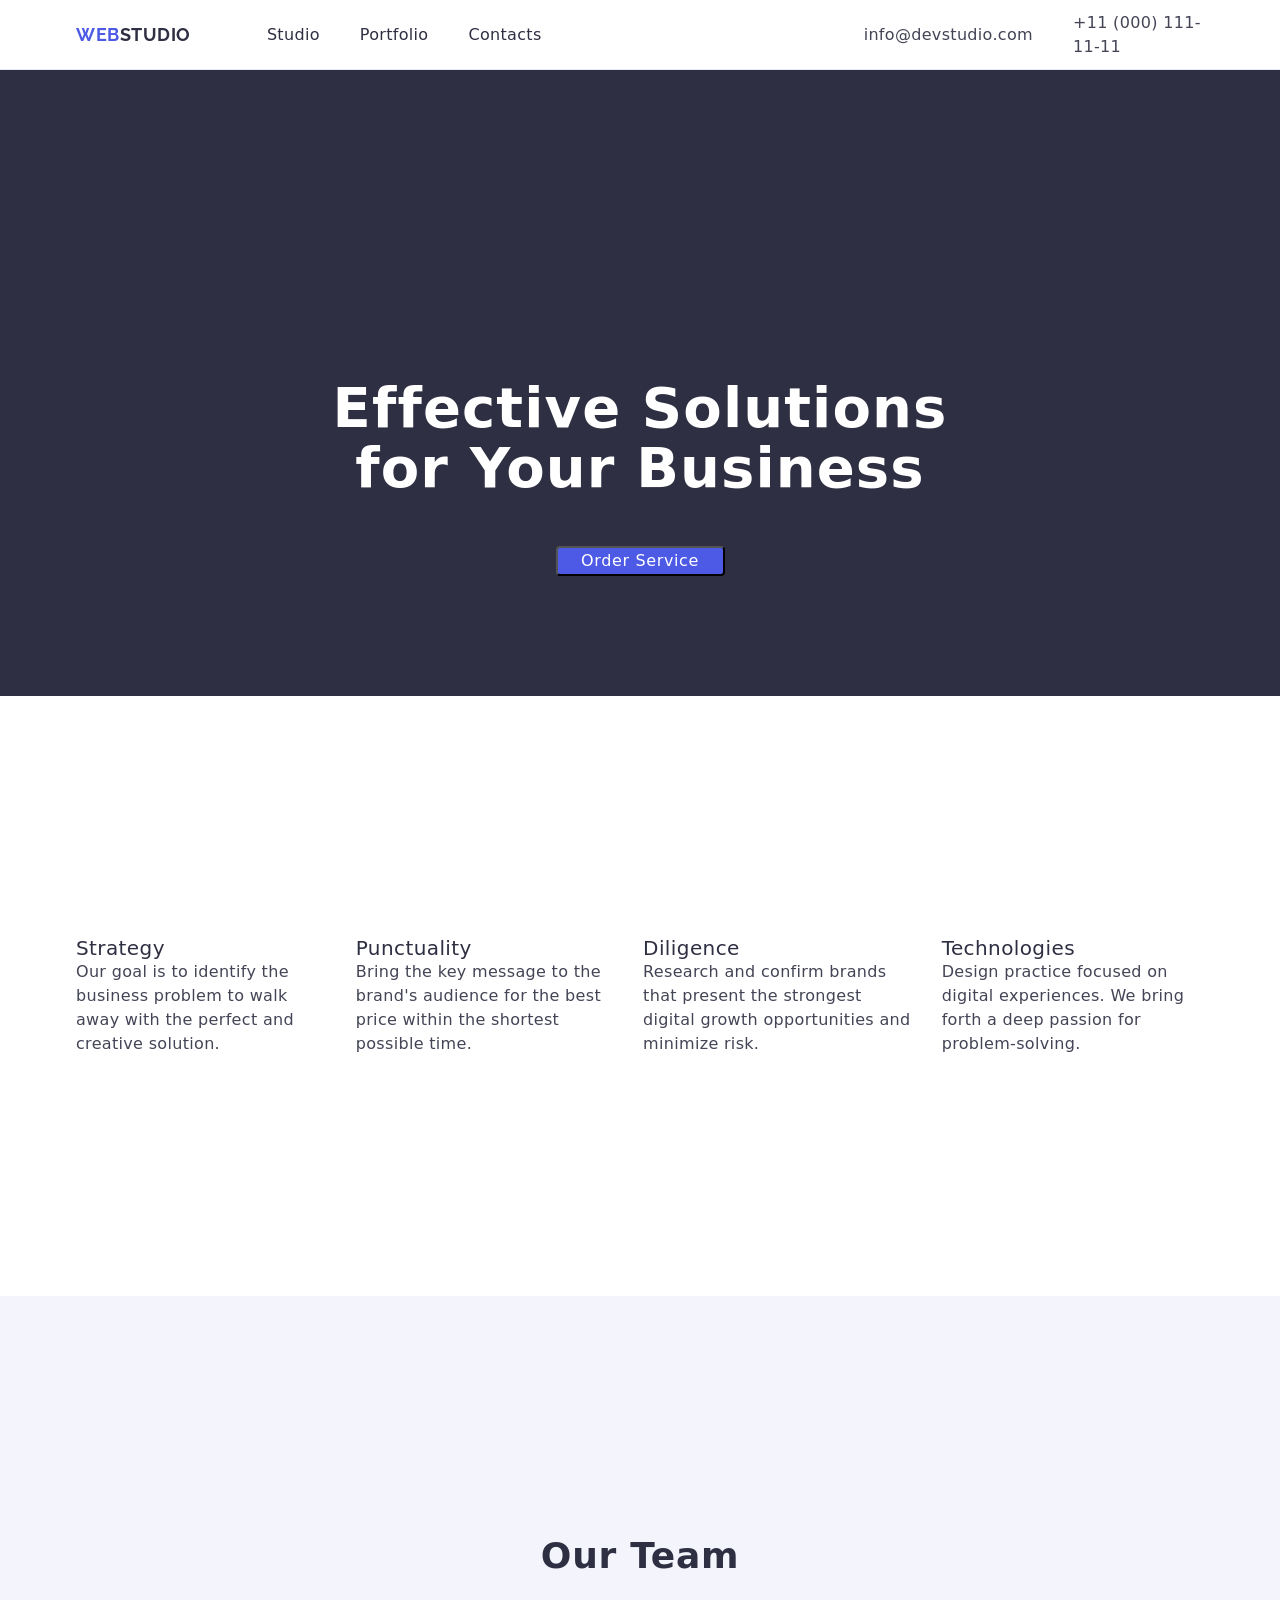
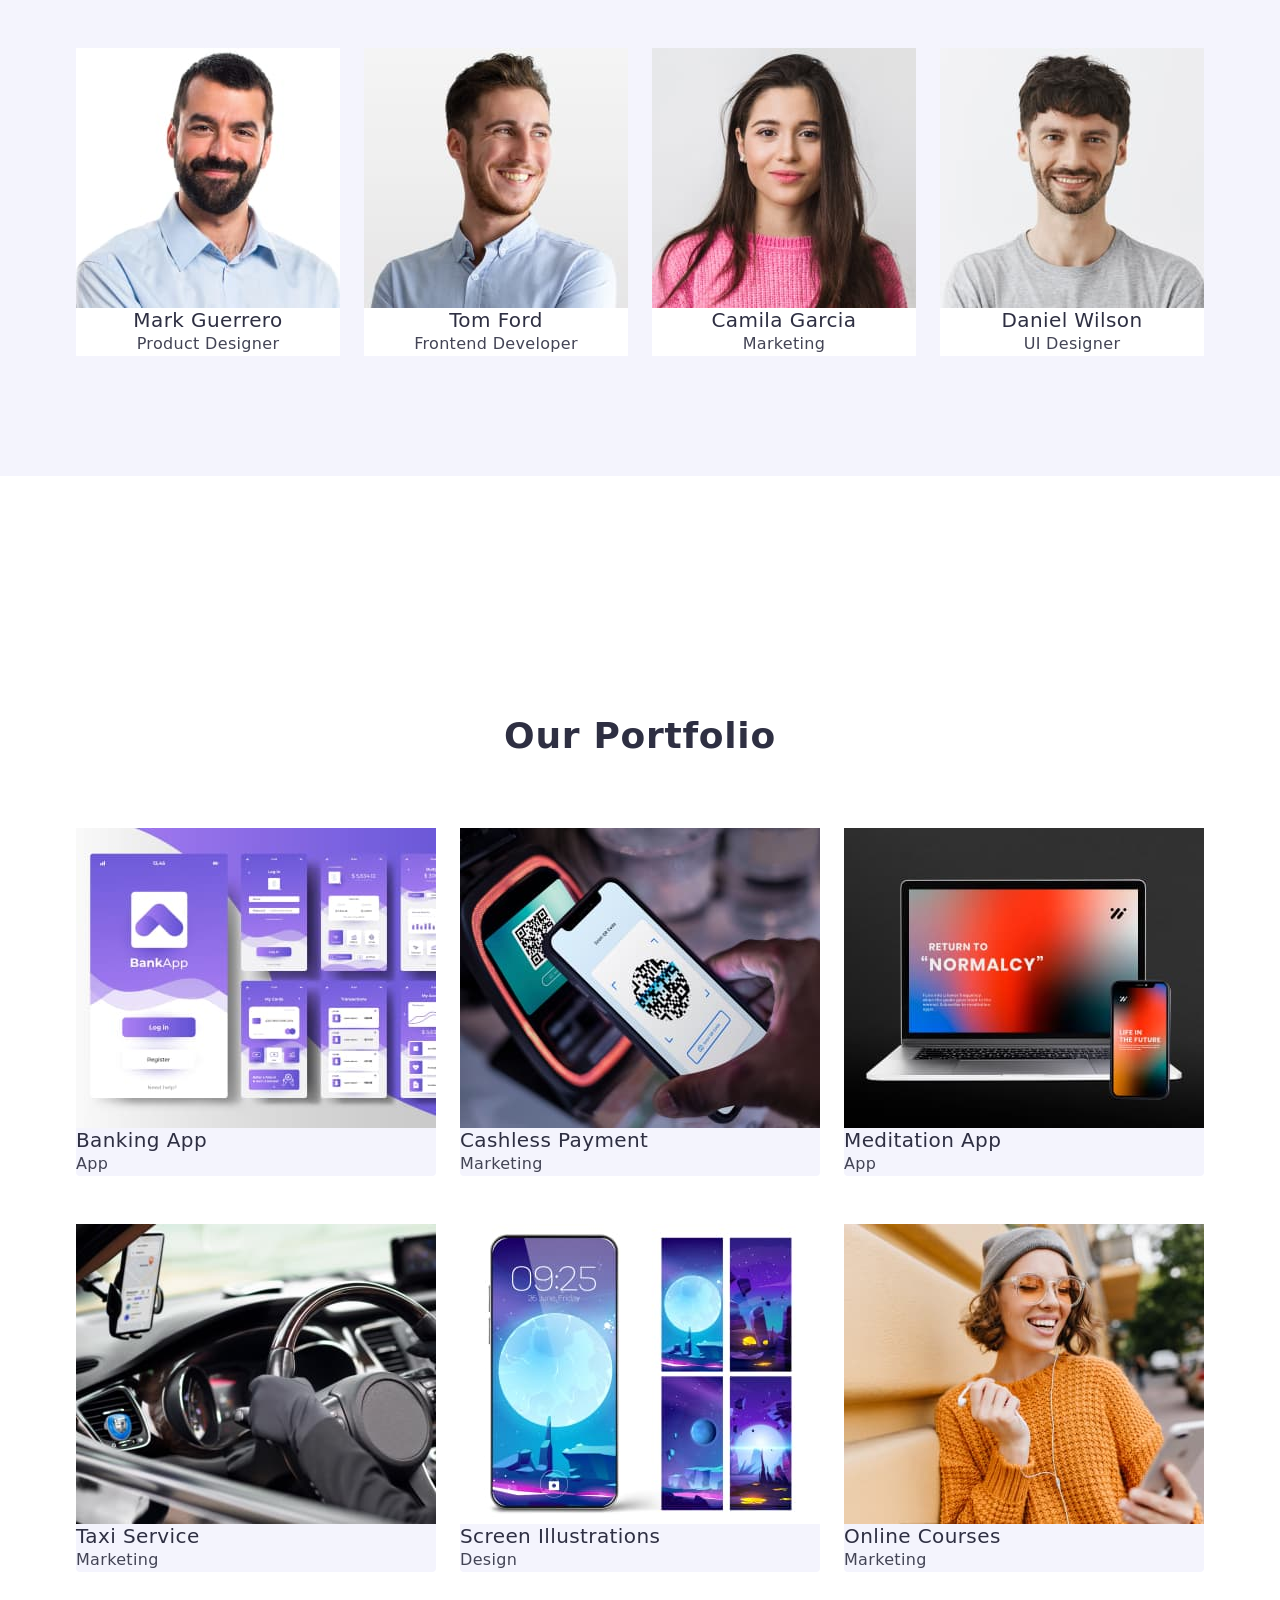
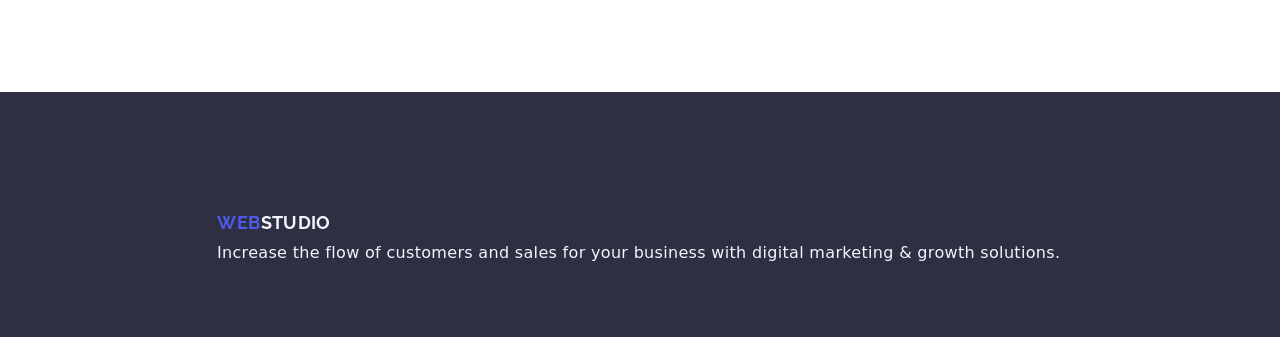
==== commit 059203bf: "update" ====
--- a/index.html
+++ b/index.html
@@ -19,7 +19,7 @@
   </head>
 
   <body>
-    <div class="container">
+    <div class="">
     <!-- header -->
     <header class="header">
       <div class="container header-container">
@@ -58,7 +58,7 @@
       <!-- section 1 -->
       <section class="section-one section">
         <div class="container">
-          <h1 class="sec-one-h">Effective Solutions <br>for Your Business</h1>
+          <h1 class="sec-one-h">Effective Solutions <span>for Your Business</span></h1>
           <button type="button" class="button-section-one">
             <span class="text-button-section-one">Order Service</span>
           </button>
@@ -104,7 +104,7 @@
       <section class="section-three section" >
         <div class="container">
           <h2 class="section-three-h-two">Our Team</h2>
-          <ul class="list">
+          <ul class="list list-our-team">
             <li class="section-three-li">
               <img src="./images/member1.jpg" alt="Mark Guerrero" width="264" />
               <h3 class="section-three-h-three">Mark Guerrero</h3>
@@ -129,31 +129,31 @@
         </div>
       </section class= "section">
       <!-- section 4 -->
-      <section>
+      <section class="section-four">
         <div class="container">
           <h2 class="section-four-h-two">Our Portfolio</h2>
-          <ul class="list">
-            <li>
+          <ul class="list list-portfolio">
+            <li class="item-portfolio">
               <img src="./images/img1.jpg" alt="Banking App" width="360" />
               <h3 class="section-four-h-three">Banking App</h3>
               <p class="section-four-p">App</p>
             </li>
-            <li>
+            <li class="item-portfolio">
               <img src="./images/img2.jpg" alt="Cashless Payment" width="360" />
               <h3 class="section-four-h-three">Cashless Payment</h3>
               <p class="section-four-p">Marketing</p>
             </li>
-            <li>
+            <li class="item-portfolio">
               <img src="./images/img3.jpg" alt="Meditation App" width="360" />
               <h3 class="section-four-h-three">Meditation App</h3>
               <p class="section-four-p">App</p>
             </li>
-            <li>
+            <li class="item-portfolio">
               <img src="./images/img4.jpg" alt="Taxi Service" width="360" />
               <h3 class="section-four-h-three">Taxi Service</h3>
               <p class="section-four-p">Marketing</p>
             </li>
-            <li>
+            <li class="item-portfolio">
               <img
                 src="./images/img5.jpg"
                 alt="Screen Illustrations"
@@ -162,7 +162,7 @@
               <h3 class="section-four-h-three">Screen Illustrations</h3>
               <p class="section-four-p">Design</p>
             </li>
-            <li>
+            <li class="item-portfolio">
               <img src="./images/img6.jpg" alt="Online Courses" width="360" />
               <h3 class="section-four-h-three">Online Courses</h3>
               <p class="section-four-p">Marketing</p>
--- a/css/style.css
+++ b/css/style.css
@@ -59,11 +59,6 @@
   padding: 120px 0;
 }
 /* ХЕДЕР */
-header div {
-  display: flex;
-  margin: 0 auto;
-  box-sizing: border-box;
-}
 .container {
   max-width: 1158px;
   margin: 0 auto;
@@ -72,6 +67,11 @@
 .container.header {
   display: flex;
 }
+header .container {
+  display: flex;
+  margin: 0 auto;
+  box-sizing: border-box;
+}
 .navigation {
   display: flex;
   align-items: center;
@@ -86,11 +86,11 @@
 .nav-list {
   display: flex;
   gap: 40px;
-  align-items: center;
 }
 .adress-list {
   display: flex;
   gap: 40px;
+  justify-content: flex-end;
   align-items: center;
 }
 .logo-web {
@@ -125,6 +125,7 @@
 .nav-item:focus {
   color: #404bbf;
 }
+/* Top line bg */
 
 .adress-link {
   font-style: normal;
@@ -137,6 +138,15 @@
 .adress-link:focus {
   color: #404bbf;
 }
+.nav-list:last-child {
+  margin-right: 0;
+}
+.adress-list li:last-child {
+  margin-right: 0;
+}
+header {
+  border-bottom: 1px solid #e7e9fc;
+}
 /* SECTION ONE */
 main {
   display: block;
@@ -145,6 +155,8 @@
   background-color: #2e2f42;
 }
 .sec-one-h {
+  display: flex;
+  flex-direction: column;
   font-weight: 700;
   font-size: 56px;
   line-height: 1.07;
@@ -152,8 +164,11 @@
   text-align: center;
   color: #ffffff;
   align-items: center;
+  padding-top: 188px;
+  padding-bottom: 48px;
 }
 .button-section-one {
+  display: block;
   cursor: pointer;
   font-weight: 500;
   font-size: 16px;
@@ -161,6 +176,9 @@
   letter-spacing: 0.04em;
   background-color: #4d5ae5;
   color: #ffffff;
+  margin: auto;
+  min-width: 169px;
+  border-radius: 4px;
 }
 .button-section-one:hover,
 .button-section-one:focus {
@@ -171,7 +189,7 @@
   color: #2e2f42;
 }
 .section-two-h-three {
-  display: flex;
+  display: block;
   gap: 8px;
   font-weight: 500;
   font-size: 20px;
@@ -187,6 +205,8 @@
 .about-us-list {
   display: flex;
   gap: 24px;
+  padding-top: 120px;
+  padding-bottom: 120px;
 }
 /* SECTION THREE */
 .section-three {
@@ -200,11 +220,16 @@
   text-align: center;
   color: #2e2f42;
   text-transform: capitalize;
+  text-align: center;
+  display: block;
+  padding-top: 120px;
+  padding-bottom: 72px;
 }
 .section-three-li {
   background-color: #ffffff;
 }
 .section-three-h-three {
+  display: block;
   font-weight: 500;
   font-size: 20px;
   line-height: 1.2;
@@ -219,9 +244,16 @@
   letter-spacing: 0.02em;
   text-align: center;
   color: #434455;
+  display: block;
+  text-align: center;
+}
+.list-our-team {
+  display: flex;
+  gap: 24px;
 }
 /* SECTION FOUR */
 .section-four-h-two {
+  display: block;
   font-weight: 700;
   font-size: 36px;
   line-height: 1.11;
@@ -229,8 +261,11 @@
   text-align: center;
   color: #2e2f42;
   text-transform: capitalize;
+  padding-top: 120px;
+  padding-bottom: 72px;
 }
 .section-four-h-three {
+  display: block;
   font-weight: 500;
   font-size: 20px;
   line-height: 1.2;
@@ -242,6 +277,25 @@
   line-height: 1.5;
   letter-spacing: 0.02em;
   color: #434455;
+}
+.list-portfolio {
+  display: flex;
+  flex-wrap: wrap;
+  column-gap: 24px;
+  row-gap: 48px;
+}
+.item-portfolio {
+  flex-basis: calc((100% - 3 * 24px) / 4);
+  border-radius: 0px 0px 4px 4px;
+  display: block;
+  flex-direction: column;
+  justify-content: center;
+  background-color: #f4f4fd;
+  align-items: center;
+}
+.section-four .container {
+  padding-top: 120px;
+  padding-bottom: 120px;
 }
 /* FOOTER */
 .foter {
@@ -257,8 +311,16 @@
   color: #f4f4fd;
 }
 .foter-text-p {
+  margin-top: 8px;
+  display: block;
   font-size: 16px;
   line-height: 1.5;
   letter-spacing: 0.02em;
   color: #f4f4fd;
 }
+footer .container {
+  padding-left: 156px;
+  padding-right: 156px;
+  padding-top: 120px;
+  padding-bottom: 72px;
+}
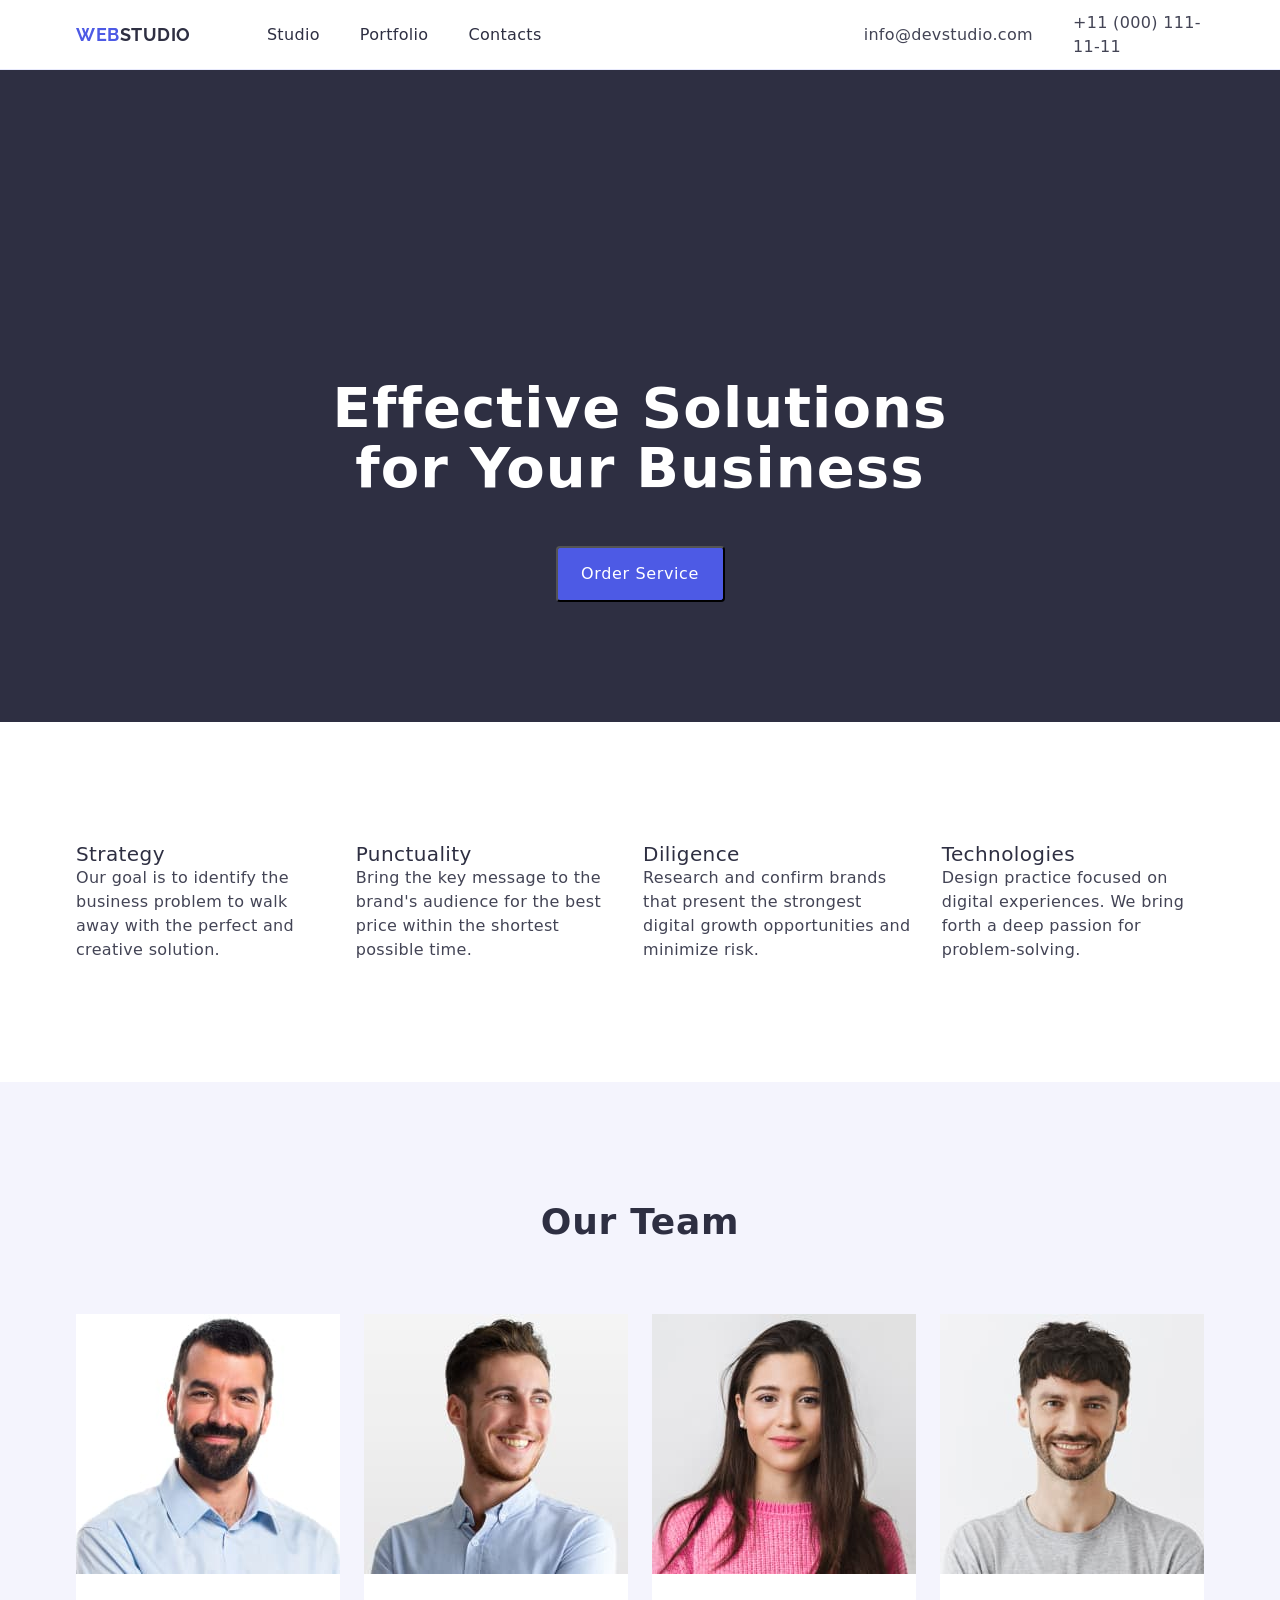
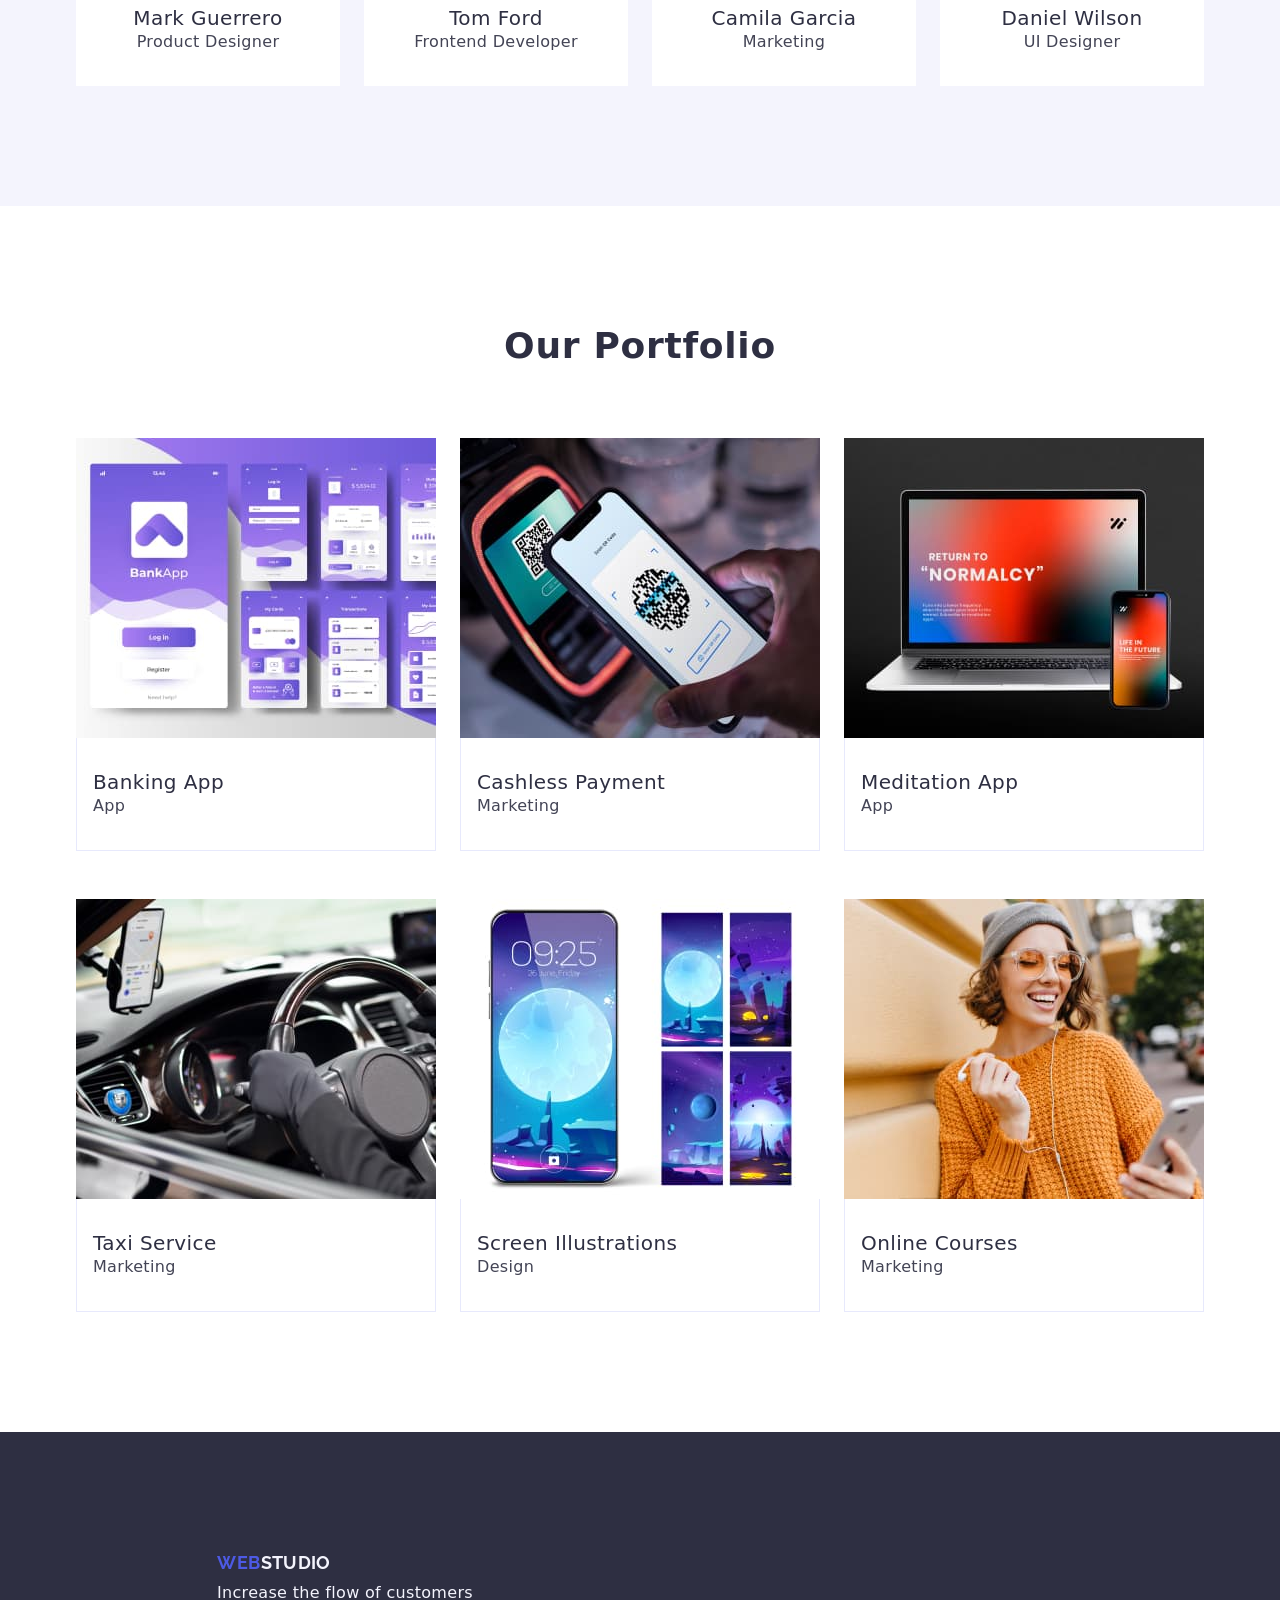
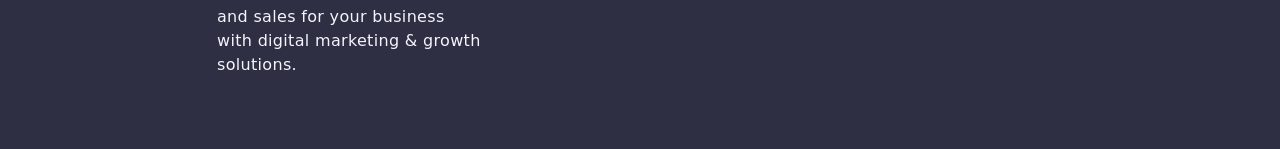
==== commit 222ef61c: "UPDATE" ====
--- a/index.html
+++ b/index.html
@@ -20,169 +20,209 @@
 
   <body>
     <div class="">
-    <!-- header -->
-    <header class="header">
-      <div class="container header-container">
-        <!-- Navigation -->
-        <nav class="navigation">
+      <!-- header -->
+      <header class="header">
+        <div class="container header-container">
+          <!-- Navigation -->
+          <nav class="navigation">
+            <a href="./index.html" class="link logo-web"
+              >Web<span class="logo-studio">Studio</span></a
+            >
+            <ul class="list nav-list">
+              <li><a href="./index.html" class="nav-item link">Studio</a></li>
+              <li>
+                <a href="" class="nav-item link">Portfolio</a>
+              </li>
+              <li>
+                <a href="" class="nav-item link">Contacts</a>
+              </li>
+            </ul>
+          </nav>
+          <address class="adress">
+            <ul class="list adress-list">
+              <li>
+                <a href="mailto:info@devstudio.com" class="adress-link link"
+                  >info@devstudio.com</a
+                >
+              </li>
+              <li>
+                <a href="tel:+110001111111" class="adress-link link"
+                  >+11 (000) 111-11-11</a
+                >
+              </li>
+            </ul>
+          </address>
+        </div>
+      </header>
+      <main>
+        <!-- section 1 -->
+        <section class="section-one section">
+          <div class="container">
+            <h1 class="sec-one-h">
+              Effective Solutions <span>for Your Business</span>
+            </h1>
+            <button type="button" class="button-section-one">
+              <div class="button-text">
+                <span class="text-button-section-one">Order Service</span>
+              </div>
+            </button>
+          </div>
+        </section>
+        <!-- section 2 -->
+        <section class="section">
+          <div class="container">
+            <h2 class="section-two-h-two visually-hidden">About us</h2>
+            <ul class="about-us-list list">
+              <li class="about-us-item">
+                <h3 class="section-two-h-three">Strategy</h3>
+                <p class="section-two-p">
+                  Our goal is to identify the business problem to walk away with
+                  the perfect and creative solution.
+                </p>
+              </li>
+              <li class="about-us-item">
+                <h3 class="section-two-h-three">Punctuality</h3>
+                <p class="section-two-p">
+                  Bring the key message to the brand's audience for the best
+                  price within the shortest possible time.
+                </p>
+              </li>
+              <li class="about-us-item">
+                <h3 class="section-two-h-three">Diligence</h3>
+                <p class="section-two-p">
+                  Research and confirm brands that present the strongest digital
+                  growth opportunities and minimize risk.
+                </p>
+              </li>
+              <li class="about-us-item">
+                <h3 class="section-two-h-three">Technologies</h3>
+                <p class="section-two-p">
+                  Design practice focused on digital experiences. We bring forth
+                  a deep passion for problem-solving.
+                </p>
+              </li>
+            </ul>
+          </div>
+        </section>
+        <!-- section 3 -->
+        <section class="section-three section">
+          <div class="container">
+            <h2 class="section-three-h-two">Our Team</h2>
+            <ul class="list list-our-team">
+              <li class="section-three-li">
+                <img
+                  src="./images/member1.jpg"
+                  alt="Mark Guerrero"
+                  width="264"
+                />
+                <div class="container-team-member">
+                  <h3 class="section-three-h-three">Mark Guerrero</h3>
+                  <p class="section-three-p">Product Designer</p>
+                </div>
+              </li>
+              <li class="section-three-li">
+                <img src="./images/member2.jpg" alt="Tom Ford" width="264" />
+                <div class="container-team-member">
+                  <h3 class="section-three-h-three">Tom Ford</h3>
+                  <p class="section-three-p">Frontend Developer</p>
+                </div>
+              </li>
+              <li class="section-three-li">
+                <img
+                  src="./images/member3.jpg"
+                  alt="Camila Garcia"
+                  width="264"
+                />
+                <div class="container-team-member">
+                  <h3 class="section-three-h-three">Camila Garcia</h3>
+                  <p class="section-three-p">Marketing</p>
+                </div>
+              </li>
+              <li class="section-three-li">
+                <img
+                  src="./images/member4.jpg"
+                  alt="Daniel Wilson"
+                  width="264"
+                />
+                <div class="container-team-member">
+                  <h3 class="section-three-h-three">Daniel Wilson</h3>
+                  <p class="section-three-p">UI Designer</p>
+                </div>
+              </li>
+            </ul>
+          </div>
+        </section>
+        <!-- section 4 -->
+        <section class="section-four">
+          <div class="container">
+            <h2 class="section-four-h-two">Our Portfolio</h2>
+            <ul class="list list-portfolio">
+              <li class="item-portfolio">
+                <img src="./images/img1.jpg" alt="Banking App" width="360" />
+                <div class="container-portfolio-item">
+                  <h3 class="section-four-h-three">Banking App</h3>
+                  <p class="section-four-p">App</p>
+                </div>
+              </li>
+              <li class="item-portfolio">
+                <img
+                  src="./images/img2.jpg"
+                  alt="Cashless Payment"
+                  width="360"
+                />
+                <div class="container-portfolio-item">
+                  <h3 class="section-four-h-three">Cashless Payment</h3>
+                  <p class="section-four-p">Marketing</p>
+                </div>
+              </li>
+              <li class="item-portfolio">
+                <img src="./images/img3.jpg" alt="Meditation App" width="360" />
+                <div class="container-portfolio-item">
+                  <h3 class="section-four-h-three">Meditation App</h3>
+                  <p class="section-four-p">App</p>
+                </div>
+              </li>
+              <li class="item-portfolio">
+                <img src="./images/img4.jpg" alt="Taxi Service" width="360" />
+                <div class="container-portfolio-item">
+                  <h3 class="section-four-h-three">Taxi Service</h3>
+                  <p class="section-four-p">Marketing</p>
+                </div>
+              </li>
+              <li class="item-portfolio">
+                <img
+                  src="./images/img5.jpg"
+                  alt="Screen Illustrations"
+                  width="360"
+                />
+                <div class="container-portfolio-item">
+                  <h3 class="section-four-h-three">Screen Illustrations</h3>
+                  <p class="section-four-p">Design</p>
+                </div>
+              </li>
+              <li class="item-portfolio">
+                <img src="./images/img6.jpg" alt="Online Courses" width="360" />
+                <div class="container-portfolio-item">
+                  <h3 class="section-four-h-three">Online Courses</h3>
+                  <p class="section-four-p">Marketing</p>
+                </div>
+              </li>
+            </ul>
+          </div>
+        </section>
+      </main>
+      <!-- footer -->
+      <footer class="foter">
+        <div class="container">
           <a href="./index.html" class="link logo-web"
-            >Web<span class="logo-studio">Studio</span></a
+            >Web<span class="logo-studio-foter">Studio</span></a
           >
-          <ul class="list  nav-list">
-            <li><a href="./index.html" class="nav-item link">Studio</a></li>
-            <li>
-              <a href="" class="nav-item link">Portfolio</a>
-            </li>
-            <li>
-              <a href="" class="nav-item link">Contacts</a>
-            </li>
-          </ul>
-        </nav>
-        <address class="adress">
-          <ul class="list adress-list">
-            <li>
-              <a href="mailto:info@devstudio.com" class="adress-link link"
-                >info@devstudio.com</a
-              >
-            </li>
-            <li>
-              <a href="tel:+110001111111" class="adress-link link"
-                >+11 (000) 111-11-11</a
-              >
-            </li>
-          </ul>
-        </address>
-      </div>
-    </header>
-    <main>
-      <!-- section 1 -->
-      <section class="section-one section">
-        <div class="container">
-          <h1 class="sec-one-h">Effective Solutions <span>for Your Business</span></h1>
-          <button type="button" class="button-section-one">
-            <span class="text-button-section-one">Order Service</span>
-          </button>
+          <p class="foter-text-p">
+            Increase the flow of customers and sales for your business with
+            digital marketing & growth solutions.
+          </p>
         </div>
-      </section>
-      <!-- section 2 -->
-      <section class="section">
-        <div class="container">
-          <h2 class="section-two-h-two visually-hidden">About us</h2>
-          <ul class="about-us-list list">
-            <li class="about-us-item" >
-              <h3 class="section-two-h-three">Strategy</h3>
-              <p class="section-two-p">
-                Our goal is to identify the business problem to walk away with
-                the perfect and creative solution.
-              </p>
-            </li>
-            <li class="about-us-item">
-              <h3 class="section-two-h-three">Punctuality</h3>
-              <p class="section-two-p">
-                Bring the key message to the brand's audience for the best price
-                within the shortest possible time.
-              </p>
-            </li>
-            <li class="about-us-item">
-              <h3 class="section-two-h-three">Diligence</h3>
-              <p class="section-two-p">
-                Research and confirm brands that present the strongest digital
-                growth opportunities and minimize risk.
-              </p>
-            </li>
-            <li class="about-us-item">
-              <h3 class="section-two-h-three">Technologies</h3>
-              <p class="section-two-p">
-                Design practice focused on digital experiences. We bring forth a
-                deep passion for problem-solving.
-              </p>
-            </li>
-          </ul>
-        </div>
-      </section>
-      <!-- section 3 -->
-      <section class="section-three section" >
-        <div class="container">
-          <h2 class="section-three-h-two">Our Team</h2>
-          <ul class="list list-our-team">
-            <li class="section-three-li">
-              <img src="./images/member1.jpg" alt="Mark Guerrero" width="264" />
-              <h3 class="section-three-h-three">Mark Guerrero</h3>
-              <p class="section-three-p">Product Designer</p>
-            </li>
-            <li class="section-three-li">
-              <img src="./images/member2.jpg" alt="Tom Ford" width="264" />
-              <h3 class="section-three-h-three">Tom Ford</h3>
-              <p class="section-three-p">Frontend Developer</p>
-            </li>
-            <li class="section-three-li">
-              <img src="./images/member3.jpg" alt="Camila Garcia" width="264" />
-              <h3 class="section-three-h-three">Camila Garcia</h3>
-              <p class="section-three-p">Marketing</p>
-            </li>
-            <li class="section-three-li">
-              <img src="./images/member4.jpg" alt="Daniel Wilson" width="264" />
-              <h3 class="section-three-h-three">Daniel Wilson</h3>
-              <p class="section-three-p">UI Designer</p>
-            </li>
-          </ul>
-        </div>
-      </section class= "section">
-      <!-- section 4 -->
-      <section class="section-four">
-        <div class="container">
-          <h2 class="section-four-h-two">Our Portfolio</h2>
-          <ul class="list list-portfolio">
-            <li class="item-portfolio">
-              <img src="./images/img1.jpg" alt="Banking App" width="360" />
-              <h3 class="section-four-h-three">Banking App</h3>
-              <p class="section-four-p">App</p>
-            </li>
-            <li class="item-portfolio">
-              <img src="./images/img2.jpg" alt="Cashless Payment" width="360" />
-              <h3 class="section-four-h-three">Cashless Payment</h3>
-              <p class="section-four-p">Marketing</p>
-            </li>
-            <li class="item-portfolio">
-              <img src="./images/img3.jpg" alt="Meditation App" width="360" />
-              <h3 class="section-four-h-three">Meditation App</h3>
-              <p class="section-four-p">App</p>
-            </li>
-            <li class="item-portfolio">
-              <img src="./images/img4.jpg" alt="Taxi Service" width="360" />
-              <h3 class="section-four-h-three">Taxi Service</h3>
-              <p class="section-four-p">Marketing</p>
-            </li>
-            <li class="item-portfolio">
-              <img
-                src="./images/img5.jpg"
-                alt="Screen Illustrations"
-                width="360"
-              />
-              <h3 class="section-four-h-three">Screen Illustrations</h3>
-              <p class="section-four-p">Design</p>
-            </li>
-            <li class="item-portfolio">
-              <img src="./images/img6.jpg" alt="Online Courses" width="360" />
-              <h3 class="section-four-h-three">Online Courses</h3>
-              <p class="section-four-p">Marketing</p>
-            </li>
-          </ul>
-        </div>
-      </section>
-    </main>
-    <!-- footer -->
-    <footer class="foter">
-      <div class="container">
-        <a href="./index.html" class="link logo-web"
-          >Web<span class="logo-studio-foter">Studio</span></a
-        >
-        <p class="foter-text-p">
-          Increase the flow of customers and sales for your business with
-          digital marketing & growth solutions.
-        </p>
-      </div>
-    </footer>
+      </footer>
     </div>
   </body>
 </html>
--- a/css/style.css
+++ b/css/style.css
@@ -103,7 +103,6 @@
   color: #4d5ae5;
   margin-right: 76px;
   padding: 24px 0;
-  /* padding-left: 176px; */
 }
 .logo-studio {
   font-family: 'Raleway', sans-serif;
@@ -179,11 +178,13 @@
   margin: auto;
   min-width: 169px;
   border-radius: 4px;
+  height: 56px;
 }
 .button-section-one:hover,
 .button-section-one:focus {
   background-color: #404bbf;
 }
+
 /* SECTION TWO */
 .section-two-h-two {
   color: #2e2f42;
@@ -205,8 +206,8 @@
 .about-us-list {
   display: flex;
   gap: 24px;
-  padding-top: 120px;
-  padding-bottom: 120px;
+  /* padding-top: 120px;
+  padding-bottom: 120px; */
 }
 /* SECTION THREE */
 .section-three {
@@ -222,7 +223,7 @@
   text-transform: capitalize;
   text-align: center;
   display: block;
-  padding-top: 120px;
+  /* padding-top: 120px; */
   padding-bottom: 72px;
 }
 .section-three-li {
@@ -251,6 +252,10 @@
   display: flex;
   gap: 24px;
 }
+.container-team-member {
+  padding: 32px 16px;
+  border-
+}
 /* SECTION FOUR */
 .section-four-h-two {
   display: block;
@@ -261,7 +266,7 @@
   text-align: center;
   color: #2e2f42;
   text-transform: capitalize;
-  padding-top: 120px;
+  /* padding-top: 120px; */
   padding-bottom: 72px;
 }
 .section-four-h-three {
@@ -297,6 +302,12 @@
   padding-top: 120px;
   padding-bottom: 120px;
 }
+.container-portfolio-item {
+  background-color: #ffffff;
+  border: 1px solid #e7e9fc;
+  border-top: none;
+  padding: 32px 16px;
+}
 /* FOOTER */
 .foter {
   background-color: #2e2f42;
@@ -317,6 +328,7 @@
   line-height: 1.5;
   letter-spacing: 0.02em;
   color: #f4f4fd;
+  max-width: 264px;
 }
 footer .container {
   padding-left: 156px;
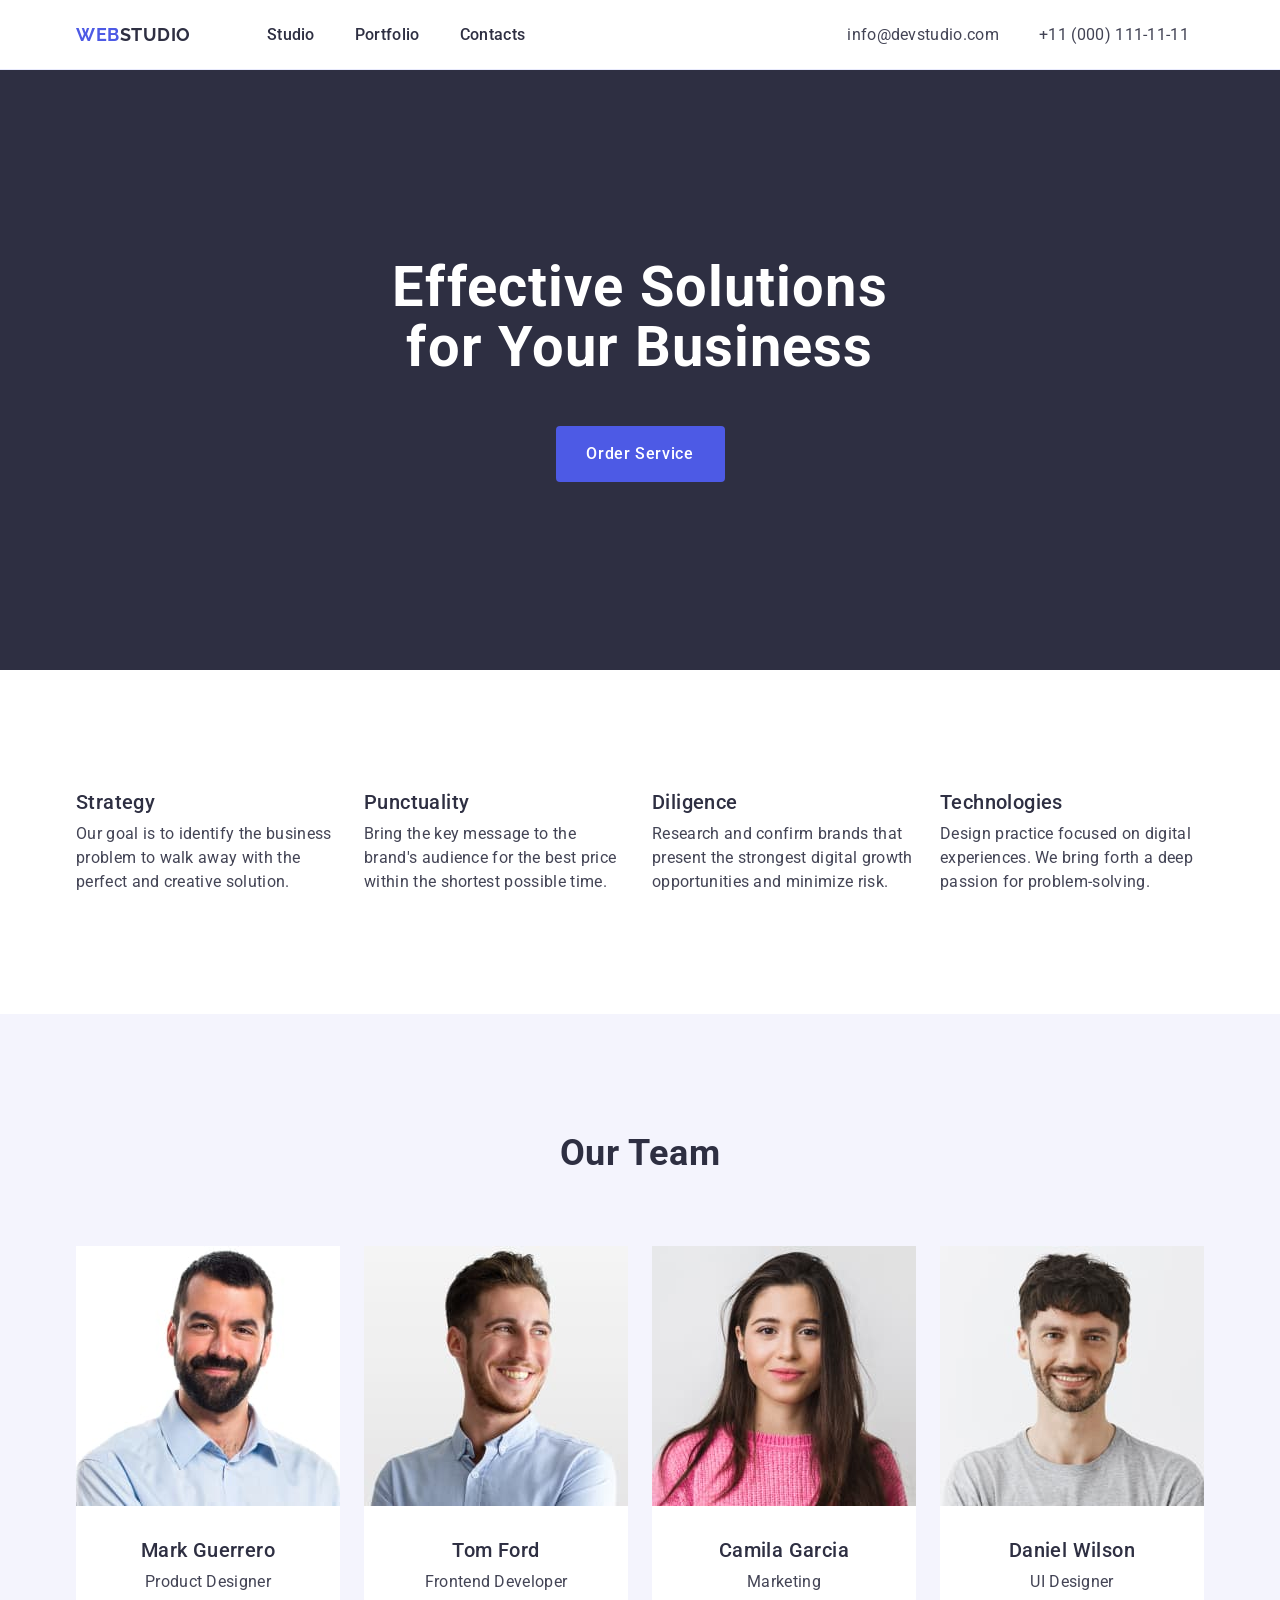
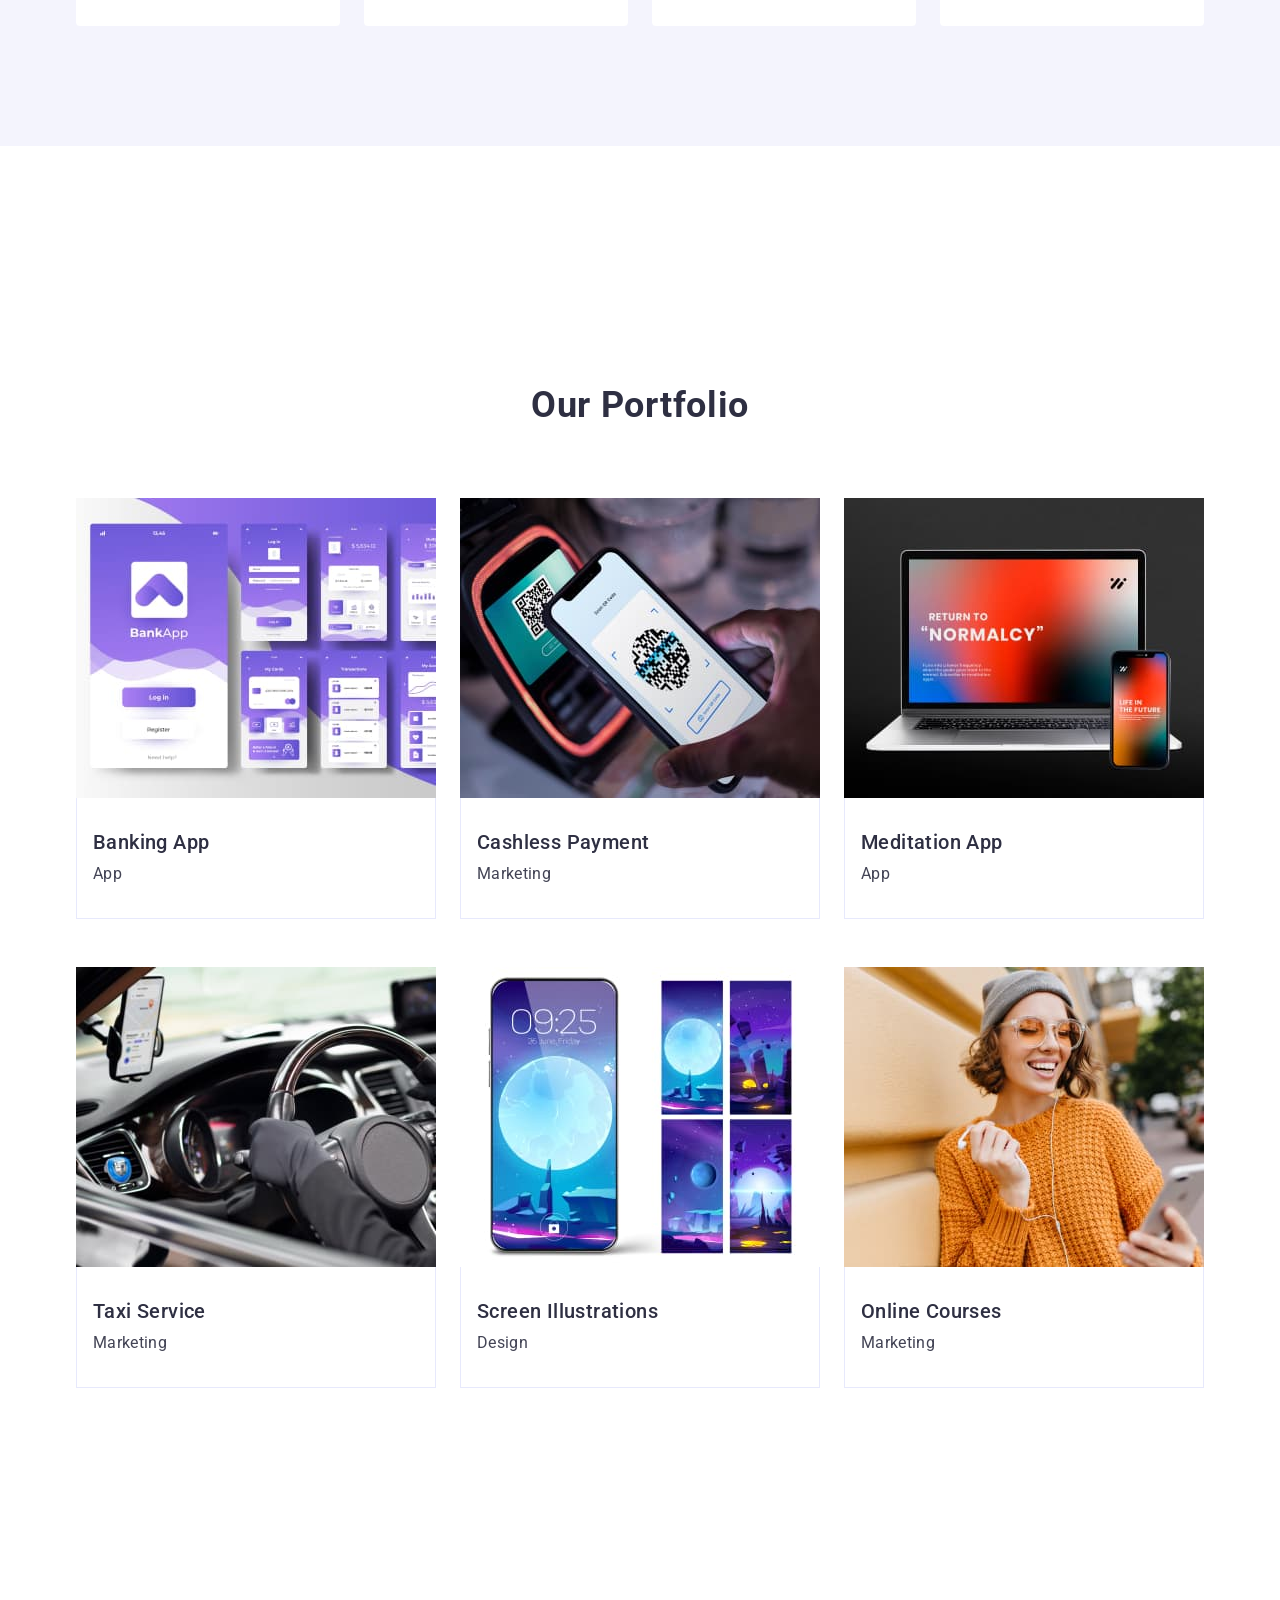
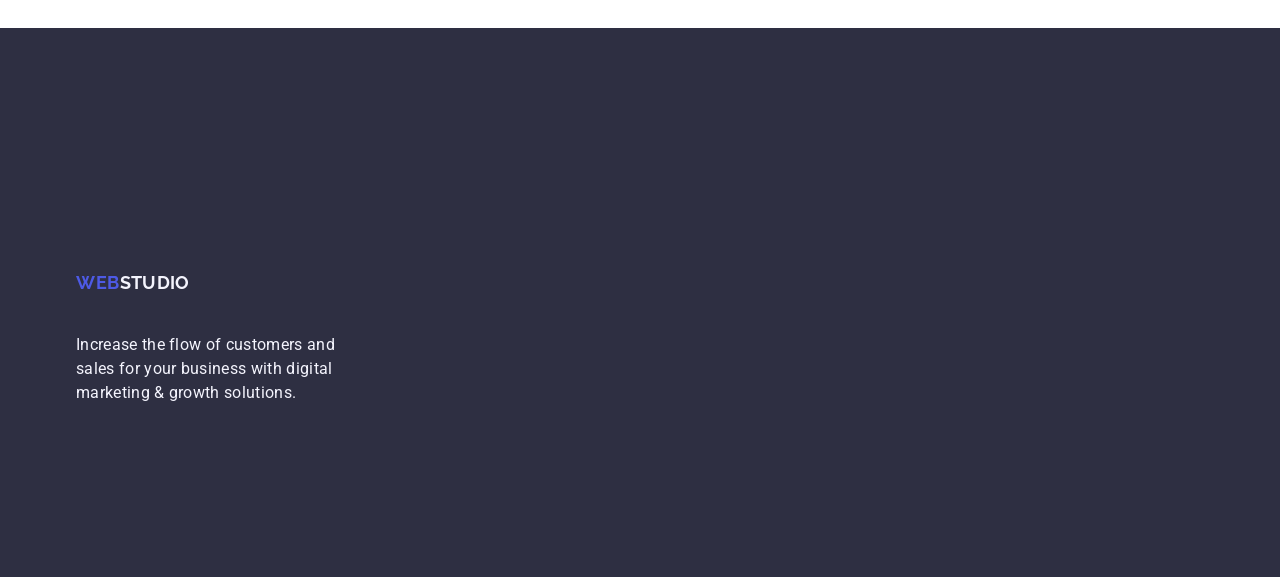
==== commit ff0e54b6: "up" ====
--- a/index.html
+++ b/index.html
@@ -3,11 +3,11 @@
   <head>
     <meta charset="UTF-8" />
     <meta name="viewport" content="width=device-width, initial-scale=1.0" />
-    <link rel="stylesheet" href="./css/style.css" />
     <link
       rel="stylesheet"
       href="https://cdn.jsdelivr.net/npm/modern-normalize@2.0.0/modern-normalize.min.css"
     />
+    <link rel="stylesheet" href="./css/style.css" />
     <link rel="preconnect" href="https://fonts.googleapis.com" />
     <link rel="preconnect" href="https://fonts.gstatic.com" crossorigin />
     <link
@@ -62,9 +62,7 @@
               Effective Solutions <span>for Your Business</span>
             </h1>
             <button type="button" class="button-section-one">
-              <div class="button-text">
-                <span class="text-button-section-one">Order Service</span>
-              </div>
+              <span class="text-button-section-one">Order Service</span>
             </button>
           </div>
         </section>
@@ -153,7 +151,7 @@
           </div>
         </section>
         <!-- section 4 -->
-        <section class="section-four">
+        <section class="section-four section">
           <div class="container">
             <h2 class="section-four-h-two">Our Portfolio</h2>
             <ul class="list list-portfolio">
--- a/css/style.css
+++ b/css/style.css
@@ -119,6 +119,7 @@
   line-height: 1.5;
   letter-spacing: 0.02em;
   color: #2e2f42;
+  padding: 24px 0;
 }
 .nav-item:hover,
 .nav-item:focus {
@@ -152,6 +153,7 @@
 }
 .section-one {
   background-color: #2e2f42;
+  padding: 188px 0;
 }
 .sec-one-h {
   display: flex;
@@ -163,8 +165,10 @@
   text-align: center;
   color: #ffffff;
   align-items: center;
-  padding-top: 188px;
+  max-width: 496px;
   padding-bottom: 48px;
+  justify-content: center;
+  margin: auto;
 }
 .button-section-one {
   display: block;
@@ -179,6 +183,7 @@
   min-width: 169px;
   border-radius: 4px;
   height: 56px;
+  border: none;
 }
 .button-section-one:hover,
 .button-section-one:focus {
@@ -197,6 +202,7 @@
   line-height: 1.2;
   letter-spacing: 0.02em;
   color: #2e2f42;
+  margin-bottom: 8px;
 }
 .section-two-p {
   font-size: 16px;
@@ -206,8 +212,9 @@
 .about-us-list {
   display: flex;
   gap: 24px;
-  /* padding-top: 120px;
-  padding-bottom: 120px; */
+}
+.about-us-item {
+  width: calc((100% - 72px) / 4);
 }
 /* SECTION THREE */
 .section-three {
@@ -224,10 +231,11 @@
   text-align: center;
   display: block;
   /* padding-top: 120px; */
-  padding-bottom: 72px;
+  margin-bottom: 72px;
 }
 .section-three-li {
   background-color: #ffffff;
+  border-radius: 0px 0px 4px 4px;
 }
 .section-three-h-three {
   display: block;
@@ -237,6 +245,7 @@
   letter-spacing: 0.02em;
   text-align: center;
   color: #2e2f42;
+  margin-bottom: 8px;
 }
 .section-three-p {
   font-weight: 400;
@@ -253,8 +262,7 @@
   gap: 24px;
 }
 .container-team-member {
-  padding: 32px 16px;
-  border-
+  padding: 32px 0;
 }
 /* SECTION FOUR */
 .section-four-h-two {
@@ -267,7 +275,7 @@
   color: #2e2f42;
   text-transform: capitalize;
   /* padding-top: 120px; */
-  padding-bottom: 72px;
+  margin-bottom: 72px;
 }
 .section-four-h-three {
   display: block;
@@ -276,6 +284,7 @@
   line-height: 1.2;
   letter-spacing: 0.02em;
   color: #2e2f42;
+  margin-bottom: 8px;
 }
 .section-four-p {
   font-size: 16px;
@@ -311,6 +320,7 @@
 /* FOOTER */
 .foter {
   background-color: #2e2f42;
+  padding: 100px 0;
 }
 .logo-studio-foter {
   font-family: 'Raleway', sans-serif;
@@ -322,7 +332,7 @@
   color: #f4f4fd;
 }
 .foter-text-p {
-  margin-top: 8px;
+  /* margin-top: 8px; */
   display: block;
   font-size: 16px;
   line-height: 1.5;
@@ -331,8 +341,12 @@
   max-width: 264px;
 }
 footer .container {
-  padding-left: 156px;
+  /* padding-left: 156px; */
   padding-right: 156px;
   padding-top: 120px;
   padding-bottom: 72px;
 }
+footer a {
+  display: inline-block;
+  margin-bottom: 16px;
+}
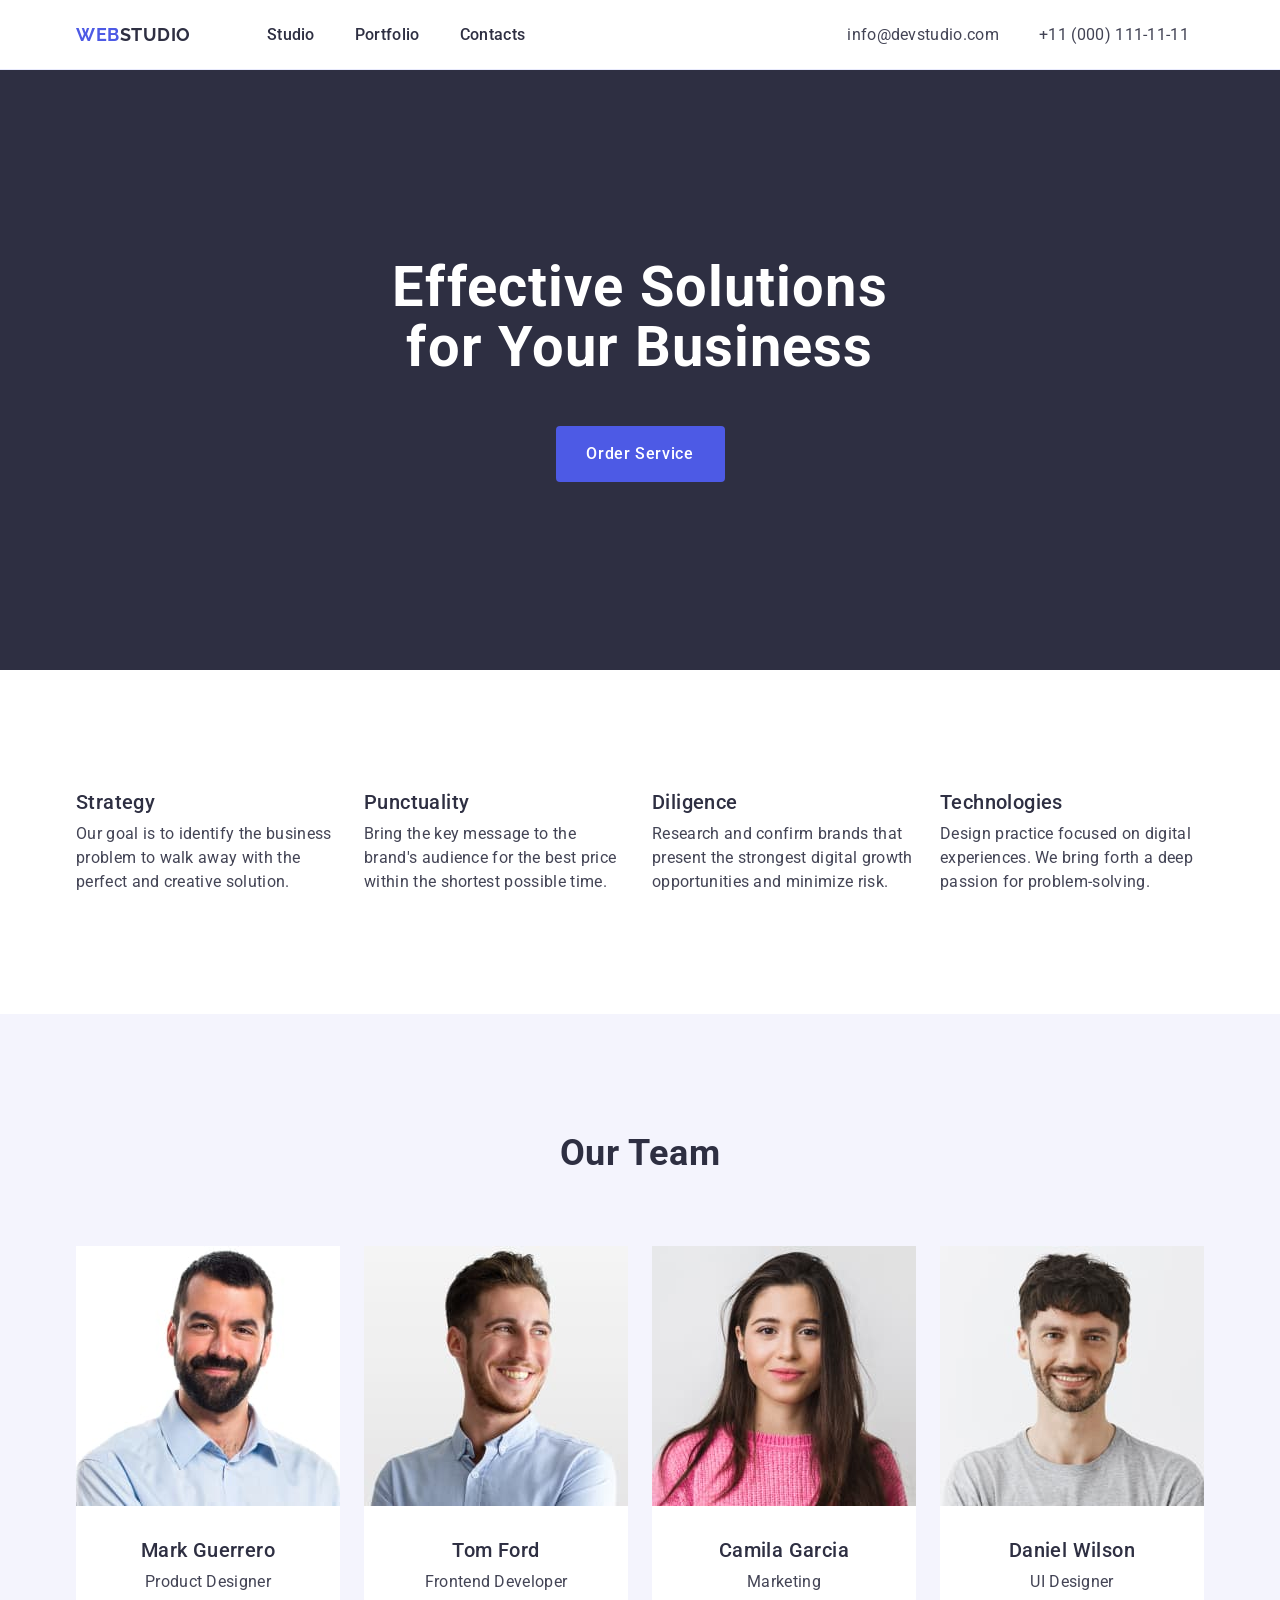
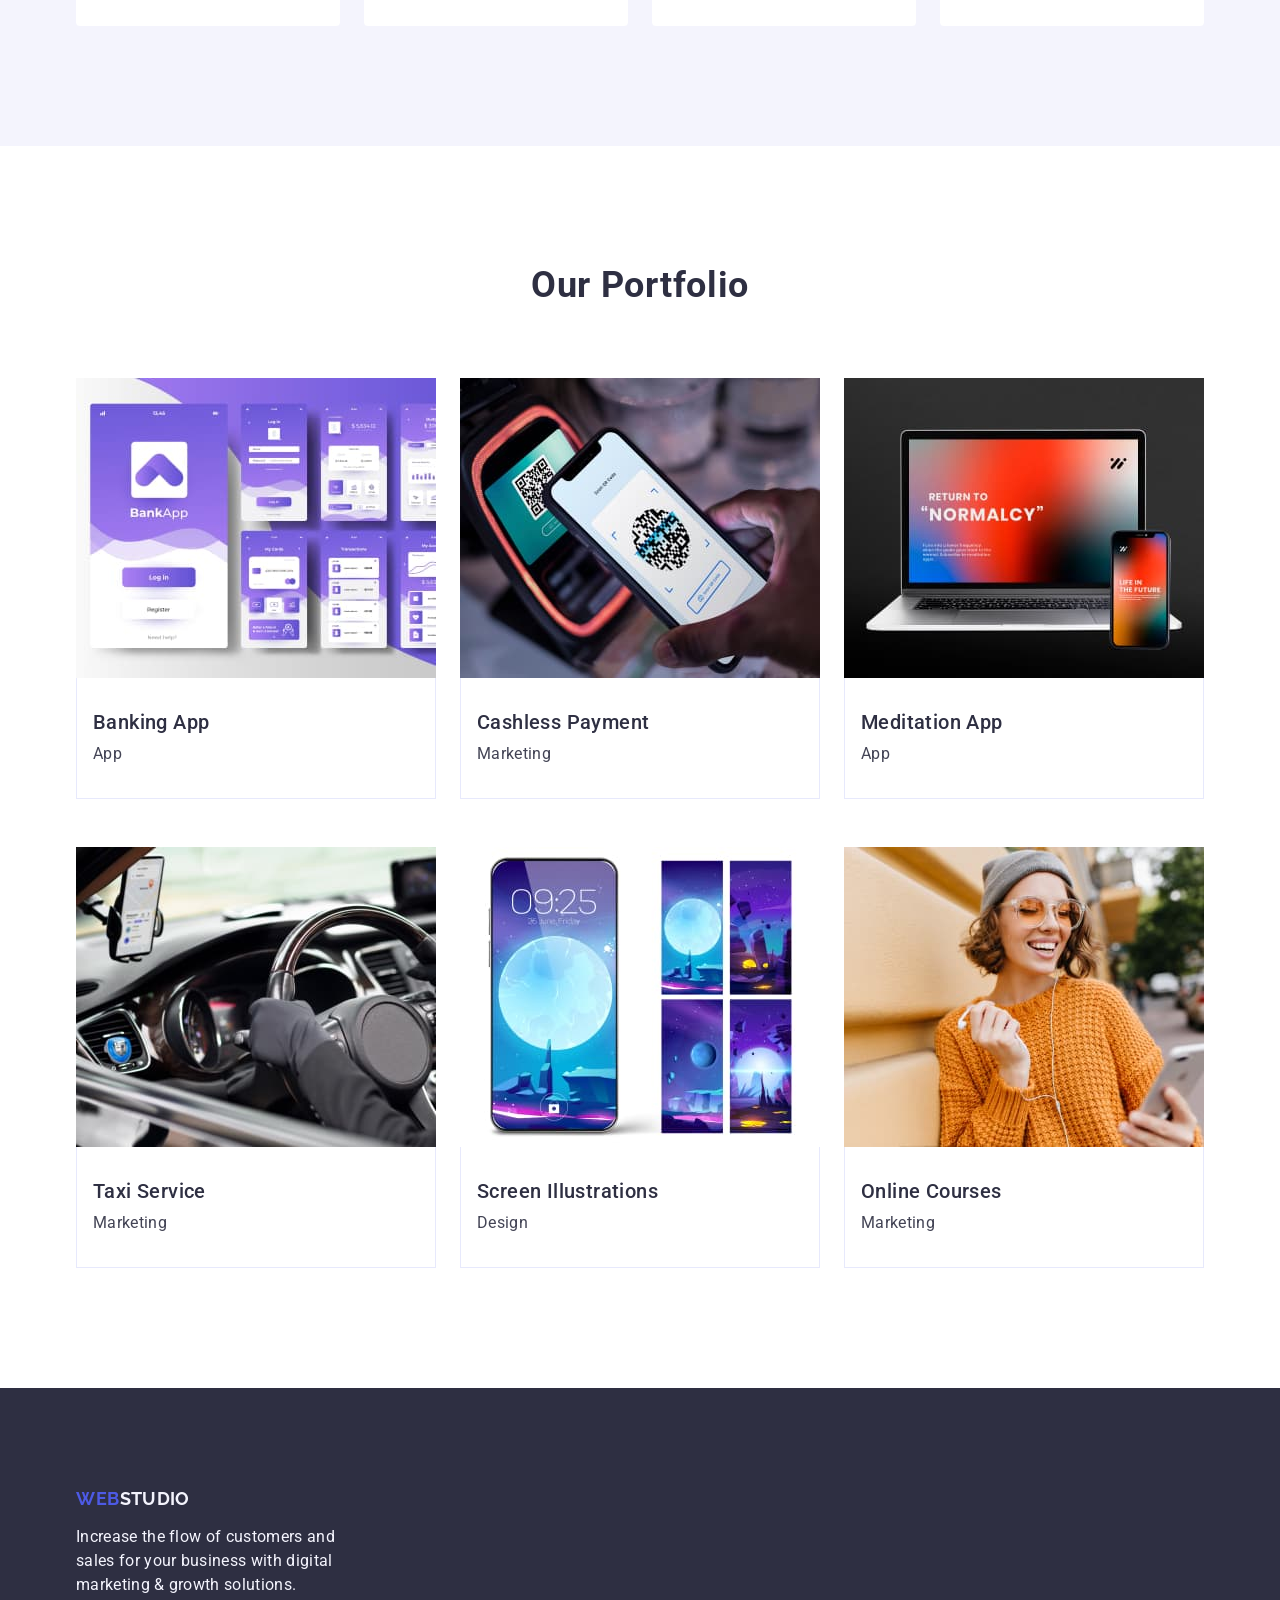
==== commit 656807c5: "update" ====
--- a/index.html
+++ b/index.html
@@ -58,9 +58,7 @@
         <!-- section 1 -->
         <section class="section-one section">
           <div class="container">
-            <h1 class="sec-one-h">
-              Effective Solutions <span>for Your Business</span>
-            </h1>
+            <h1 class="sec-one-h">Effective Solutions for Your Business</h1>
             <button type="button" class="button-section-one">
               <span class="text-button-section-one">Order Service</span>
             </button>
@@ -212,7 +210,7 @@
       <!-- footer -->
       <footer class="foter">
         <div class="container">
-          <a href="./index.html" class="link logo-web"
+          <a href="./index.html" class="link foter-logo"
             >Web<span class="logo-studio-foter">Studio</span></a
           >
           <p class="foter-text-p">
--- a/css/style.css
+++ b/css/style.css
@@ -6,7 +6,7 @@
 h6,
 p,
 ul {
-  all: unset;
+  margin: 0;
 }
 h1,
 h2,
@@ -156,8 +156,6 @@
   padding: 188px 0;
 }
 .sec-one-h {
-  display: flex;
-  flex-direction: column;
   font-weight: 700;
   font-size: 56px;
   line-height: 1.07;
@@ -166,9 +164,9 @@
   color: #ffffff;
   align-items: center;
   max-width: 496px;
-  padding-bottom: 48px;
   justify-content: center;
-  margin: auto;
+  margin: 0 auto;
+  margin-bottom: 48px;
 }
 .button-section-one {
   display: block;
@@ -230,7 +228,6 @@
   text-transform: capitalize;
   text-align: center;
   display: block;
-  /* padding-top: 120px; */
   margin-bottom: 72px;
 }
 .section-three-li {
@@ -274,7 +271,6 @@
   text-align: center;
   color: #2e2f42;
   text-transform: capitalize;
-  /* padding-top: 120px; */
   margin-bottom: 72px;
 }
 .section-four-h-three {
@@ -307,10 +303,7 @@
   background-color: #f4f4fd;
   align-items: center;
 }
-.section-four .container {
-  padding-top: 120px;
-  padding-bottom: 120px;
-}
+
 .container-portfolio-item {
   background-color: #ffffff;
   border: 1px solid #e7e9fc;
@@ -332,7 +325,6 @@
   color: #f4f4fd;
 }
 .foter-text-p {
-  /* margin-top: 8px; */
   display: block;
   font-size: 16px;
   line-height: 1.5;
@@ -340,12 +332,17 @@
   color: #f4f4fd;
   max-width: 264px;
 }
-footer .container {
-  /* padding-left: 156px; */
-  padding-right: 156px;
-  padding-top: 120px;
-  padding-bottom: 72px;
-}
+.foter-logo {
+  font-family: 'Raleway', sans-serif;
+  font-weight: 700;
+  font-size: 18px;
+  line-height: 1.17;
+  letter-spacing: 0.03em;
+  text-transform: uppercase;
+  color: #4d5ae5;
+  margin-right: 76px;
+}
+
 footer a {
   display: inline-block;
   margin-bottom: 16px;
